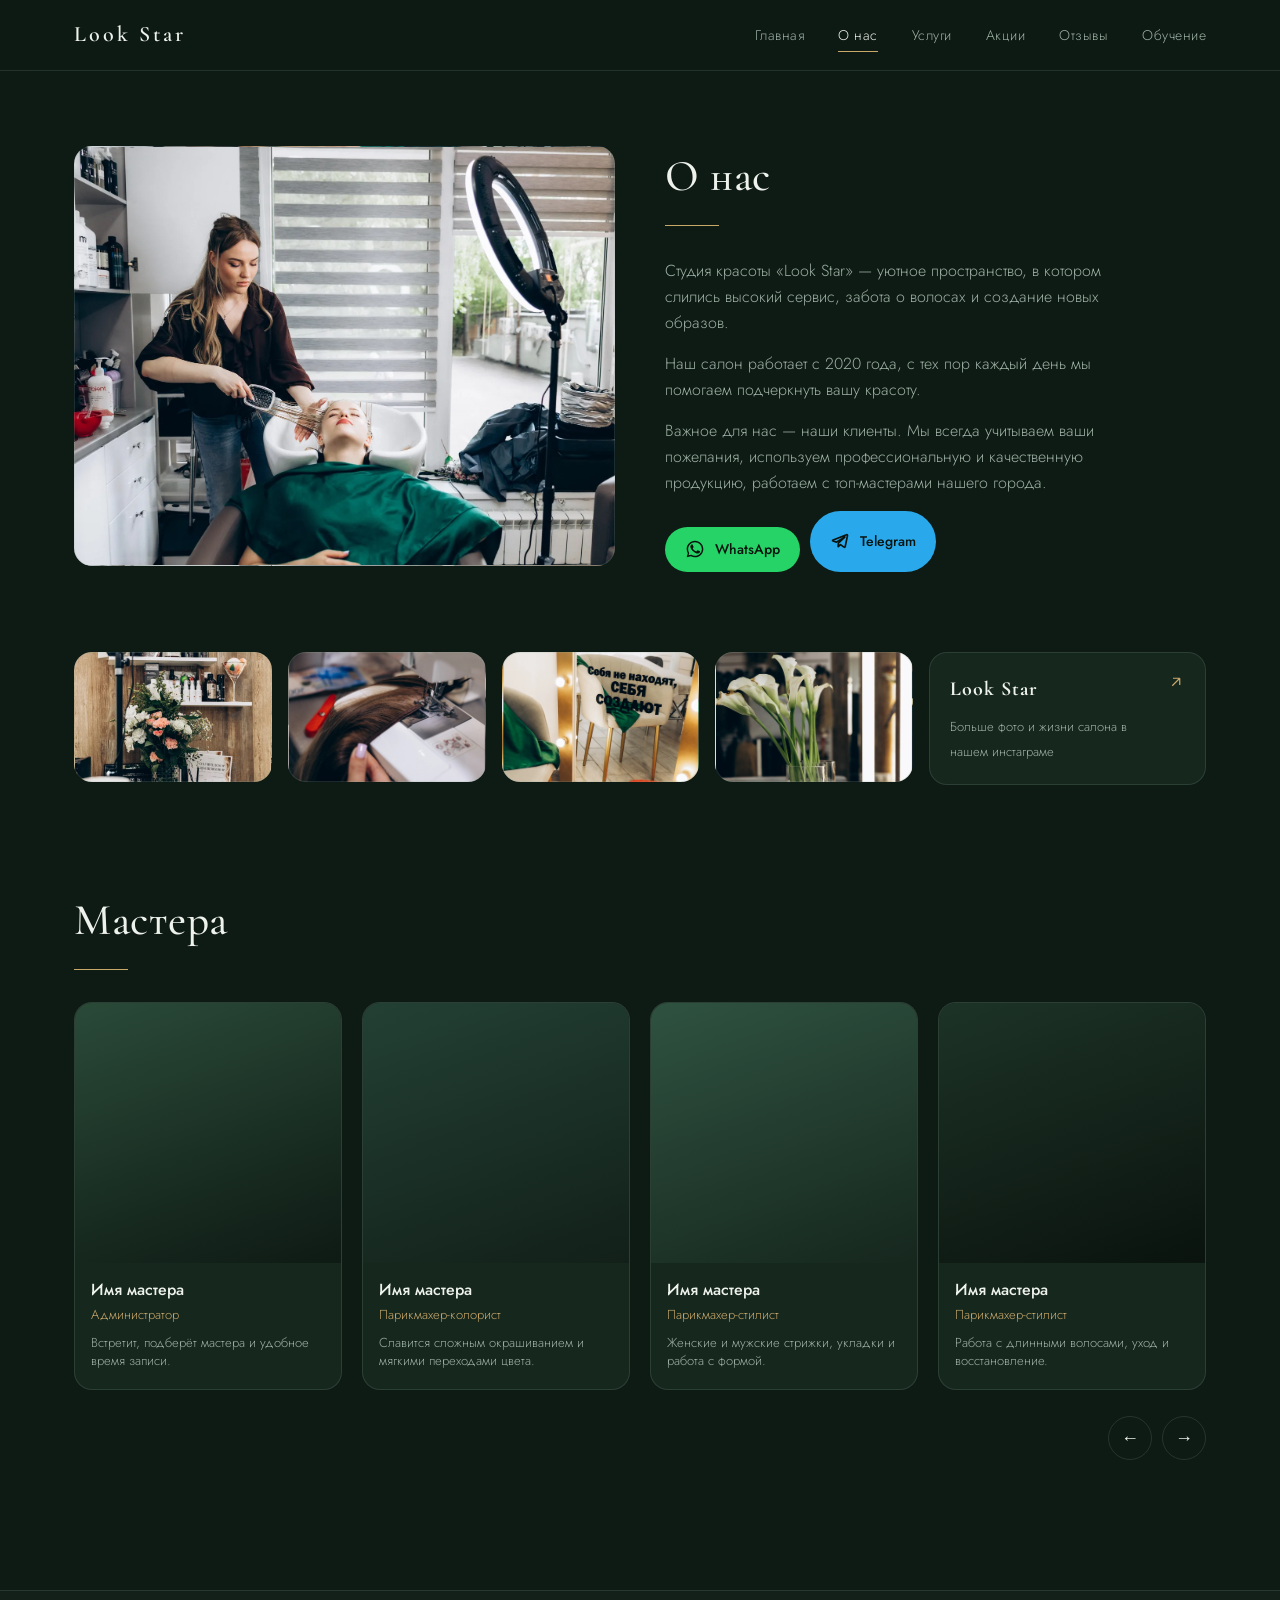
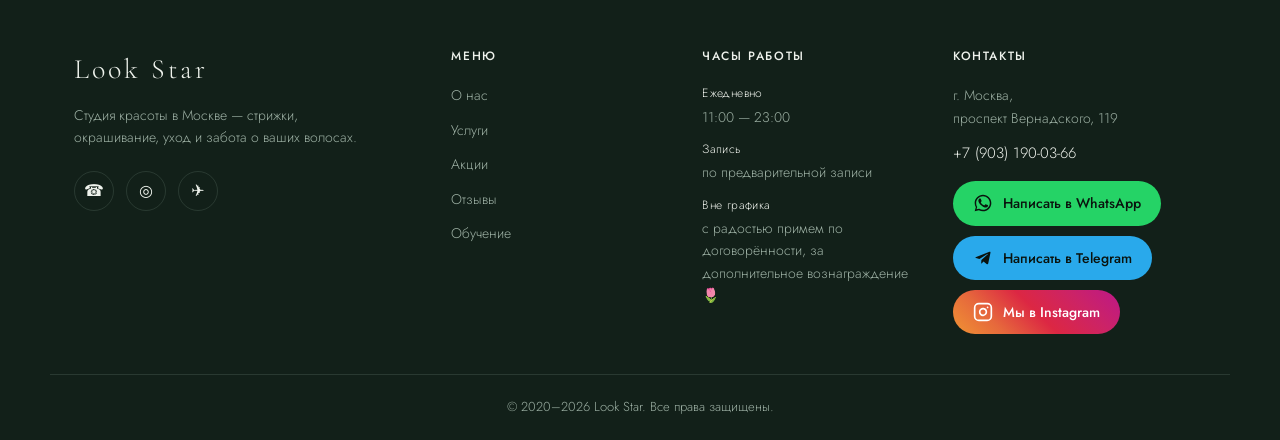
==== about.html @ 2638349f "Фото со съёмки 2026-07-31: 14 слотов (герой, направления, акции, «О нас», «Обучение»), ?v=11 Co-Auth" ====
<!DOCTYPE html>
<html lang="ru">
<head>
  <meta charset="UTF-8" />
  <meta name="viewport" content="width=device-width, initial-scale=1.0" />
  <title>О нас — Look Star</title>
  <meta name="description" content="Студия красоты Look Star в Москве — высокий сервис и уютная атмосфера. Работаем с 2020 года. Наши мастера." />
  <link rel="icon" href="images/favicon.png" />
  <meta property="og:type" content="website" />
  <meta property="og:site_name" content="Look Star" />
  <meta property="og:title" content="О нас — Look Star" />
  <meta property="og:description" content="Студия красоты Look Star в Москве — высокий сервис и уютная атмосфера. Работаем с 2020 года. Наши мастера." />
  <meta property="og:url" content="https://bestedaniil.github.io/salon-site/about.html" />
  <meta property="og:image" content="https://bestedaniil.github.io/salon-site/images/logo-512.png" />
  <meta name="twitter:card" content="summary" />
  <link rel="preconnect" href="https://fonts.googleapis.com" />
  <link rel="preconnect" href="https://fonts.gstatic.com" crossorigin />
  <link href="https://fonts.googleapis.com/css2?family=Cormorant+Garamond:wght@400;500;600&family=Jost:wght@300;400;500;600;700&display=swap" rel="stylesheet" />
  <link rel="stylesheet" href="css/styles.css?v=11" />
</head>
<body>
  <!-- Header -->
  <header class="site-header" id="top">
    <div class="container header-inner">
      <a href="index.html" class="logo">Look&nbsp;Star</a>
      <nav class="nav" id="nav">
        <a href="index.html#top">Главная</a>
        <a href="about.html" class="active">О нас</a>
        <a href="index.html#services">Услуги</a>
        <a href="index.html#offers">Акции</a>
        <a href="index.html#reviews">Отзывы</a>
        <a href="education.html">Обучение</a>
      </nav>
      <button class="burger" id="burger" aria-label="Меню">
        <span></span><span></span><span></span>
      </button>
    </div>
  </header>

  <main>
    <!-- About -->
    <section class="about container">
      <div class="about-photo" style="--img: var(--img-interior)"></div>
      <div class="about-text">
        <h1 class="section-title">О нас</h1>
        <p>Студия красоты «Look Star» — уютное пространство, в котором слились высокий сервис, забота о волосах и создание новых образов.</p>
        <p>Наш салон работает с 2020 года, с тех пор каждый день мы помогаем подчеркнуть вашу красоту.</p>
        <p>Важное для нас — наши клиенты. Мы всегда учитываем ваши пожелания, используем профессиональную и качественную продукцию, работаем с топ-мастерами нашего города.</p>
        <div class="cta-pair">
          <a href="https://wa.me/79031900366" class="btn-wa" target="_blank" rel="noopener" aria-label="Записаться через WhatsApp"><svg viewBox="0 0 24 24" fill="currentColor"><path d="M17.5 14.4c-.3-.15-1.7-.84-1.96-.94-.26-.1-.45-.15-.64.15-.19.29-.74.94-.9 1.13-.17.19-.33.22-.62.07-.29-.15-1.23-.45-2.34-1.44-.87-.77-1.45-1.72-1.62-2.01-.17-.29-.02-.45.13-.6.13-.13.29-.34.44-.51.15-.17.19-.29.29-.48.1-.19.05-.36-.02-.51-.07-.15-.64-1.55-.88-2.12-.23-.56-.47-.48-.64-.49h-.55c-.19 0-.5.07-.76.36-.26.29-1 .98-1 2.38s1.02 2.76 1.17 2.95c.15.19 2.02 3.08 4.9 4.32.68.29 1.22.47 1.63.6.69.22 1.31.19 1.8.11.55-.08 1.7-.69 1.94-1.36.24-.67.24-1.24.17-1.36-.07-.12-.26-.19-.55-.34zM12 2C6.48 2 2 6.48 2 12c0 1.85.5 3.58 1.38 5.06L2 22l5.06-1.33A9.94 9.94 0 0 0 12 22c5.52 0 10-4.48 10-10S17.52 2 12 2zm0 18.2c-1.62 0-3.13-.44-4.43-1.2l-.32-.19-3 .79.8-2.93-.2-.31A8.13 8.13 0 0 1 3.8 12c0-4.52 3.68-8.2 8.2-8.2s8.2 3.68 8.2 8.2-3.68 8.2-8.2 8.2z"/></svg>WhatsApp</a>
          <a href="https://t.me/lookstarstudi0" class="btn-tg" target="_blank" rel="noopener" aria-label="Записаться через Telegram"><svg viewBox="0 0 24 24" fill="none" stroke="currentColor" stroke-width="2" stroke-linecap="round" stroke-linejoin="round" aria-hidden="true"><path d="M9.78 18.65l.28-4.23 7.68-6.92c.34-.31-.07-.46-.52-.19L7.74 13.3 3.64 12c-.88-.25-.89-.86.2-1.3l15.97-6.16c.73-.33 1.43.18 1.15 1.3l-2.72 12.81c-.19.91-.74 1.13-1.5.71L12.6 16.3l-1.99 1.93c-.23.23-.42.42-.83.42z"/></svg>Telegram</a>
        </div>
      </div>
    </section>

    <!-- Gallery + instagram -->
    <section class="gallery container">
      <div class="gallery-thumb" style="--img: var(--img-interior2)"></div>
      <div class="gallery-thumb" style="--img: var(--img-interior3)"></div>
      <div class="gallery-thumb" style="--img: var(--img-interior4)"></div>
      <div class="gallery-thumb" style="--img: var(--img-interior5)"></div>
      <a href="https://www.instagram.com/look.star.studio" class="gallery-insta" target="_blank" rel="noopener">
        <div>
          <strong>Look Star</strong>
          <span>Больше фото и жизни салона в нашем инстаграме</span>
        </div>
        <svg class="arrow" viewBox="0 0 24 24"><path d="M7 17L17 7M17 7H8M17 7V16"/></svg>
      </a>
    </section>

    <!-- Мастера -->
    <section class="team container">
      <h2 class="section-title">Мастера</h2>
      <div class="team-viewport">
        <div class="team-track" id="teamTrack">
          <article class="team-card">
            <div class="team-photo" style="--img: var(--img-master1)"></div>
            <div class="team-info">
              <strong>Имя мастера</strong>
              <span class="role">Администратор</span>
              <p>Встретит, подберёт мастера и удобное время записи.</p>
            </div>
          </article>
          <article class="team-card">
            <div class="team-photo" style="--img: var(--img-master2)"></div>
            <div class="team-info">
              <strong>Имя мастера</strong>
              <span class="role">Парикмахер-колорист</span>
              <p>Славится сложным окрашиванием и мягкими переходами цвета.</p>
            </div>
          </article>
          <article class="team-card">
            <div class="team-photo" style="--img: var(--img-master3)"></div>
            <div class="team-info">
              <strong>Имя мастера</strong>
              <span class="role">Парикмахер-стилист</span>
              <p>Женские и мужские стрижки, укладки и работа с формой.</p>
            </div>
          </article>
          <article class="team-card">
            <div class="team-photo" style="--img: var(--img-master4)"></div>
            <div class="team-info">
              <strong>Имя мастера</strong>
              <span class="role">Парикмахер-стилист</span>
              <p>Работа с длинными волосами, уход и восстановление.</p>
            </div>
          </article>
        </div>
      </div>
      <div class="team-controls">
        <div class="team-dots" id="teamDots"></div>
        <div class="team-arrows">
          <button id="teamPrev" aria-label="Назад">←</button>
          <button id="teamNext" aria-label="Вперёд">→</button>
        </div>
      </div>
    </section>
  </main>

  <!-- Footer -->
  <footer class="site-footer" id="education">
    <div class="container footer-inner">
      <div class="footer-col footer-about">
        <div class="footer-brand">Look Star</div>
        <p class="footer-tagline">Студия красоты в Москве — стрижки, окрашивание, уход и забота о ваших волосах.</p>
        <div class="footer-social">
          <a href="tel:+79031900366" aria-label="Телефон">☎</a>
          <a href="https://www.instagram.com/look.star.studio" target="_blank" rel="noopener" aria-label="Instagram">◎</a>
          <a href="https://t.me/lookstarstudi0" target="_blank" rel="noopener" aria-label="Telegram">✈</a>
        </div>
      </div>
      <div class="footer-col">
        <h4>Меню</h4>
        <nav class="footer-nav">
          <a href="about.html">О нас</a>
          <a href="index.html#services">Услуги</a>
          <a href="index.html#offers">Акции</a>
        <a href="index.html#reviews">Отзывы</a>
          <a href="education.html">Обучение</a>
        </nav>
      </div>
      <div class="footer-col">
        <h4>Часы работы</h4>
        <div class="footer-hours">
          <p><span>Ежедневно</span>11:00 — 23:00</p>
          <p><span>Запись</span>по предварительной записи</p>
          <p><span>Вне графика</span>с радостью примем по договорённости, за дополнительное вознаграждение 🌷</p>
        </div>
      </div>
      <div class="footer-col">
        <h4>Контакты</h4>
        <p class="footer-addr">г. Москва,<br />проспект Вернадского, 119</p>
        <p class="footer-phone"><a href="tel:+79031900366">+7 (903) 190-03-66</a></p>
        <div class="footer-cta">
        <a href="https://wa.me/79031900366" class="btn-wa" target="_blank" rel="noopener" aria-label="Написать в WhatsApp">
          <svg viewBox="0 0 24 24" fill="currentColor"><path d="M17.5 14.4c-.3-.15-1.7-.84-1.96-.94-.26-.1-.45-.15-.64.15-.19.29-.74.94-.9 1.13-.17.19-.33.22-.62.07-.29-.15-1.23-.45-2.34-1.44-.87-.77-1.45-1.72-1.62-2.01-.17-.29-.02-.45.13-.6.13-.13.29-.34.44-.51.15-.17.19-.29.29-.48.1-.19.05-.36-.02-.51-.07-.15-.64-1.55-.88-2.12-.23-.56-.47-.48-.64-.49h-.55c-.19 0-.5.07-.76.36-.26.29-1 .98-1 2.38s1.02 2.76 1.17 2.95c.15.19 2.02 3.08 4.9 4.32.68.29 1.22.47 1.63.6.69.22 1.31.19 1.8.11.55-.08 1.7-.69 1.94-1.36.24-.67.24-1.24.17-1.36-.07-.12-.26-.19-.55-.34zM12 2C6.48 2 2 6.48 2 12c0 1.85.5 3.58 1.38 5.06L2 22l5.06-1.33A9.94 9.94 0 0 0 12 22c5.52 0 10-4.48 10-10S17.52 2 12 2zm0 18.2c-1.62 0-3.13-.44-4.43-1.2l-.32-.19-3 .79.8-2.93-.2-.31A8.13 8.13 0 0 1 3.8 12c0-4.52 3.68-8.2 8.2-8.2s8.2 3.68 8.2 8.2-3.68 8.2-8.2 8.2z"/></svg>
          Написать в WhatsApp
        </a>
        <a href="https://t.me/lookstarstudi0" class="btn-tg" target="_blank" rel="noopener" aria-label="Написать в Telegram">
          <svg viewBox="0 0 24 24" fill="currentColor"><path d="M9.78 18.65l.28-4.23 7.68-6.92c.34-.31-.07-.46-.52-.19L7.74 13.3 3.64 12c-.88-.25-.89-.86.2-1.3l15.97-6.16c.73-.33 1.43.18 1.15 1.3l-2.72 12.81c-.19.91-.74 1.13-1.5.71L12.6 16.3l-1.99 1.93c-.23.23-.42.42-.83.42z"/></svg>
          Написать в Telegram
        </a>
        <a href="https://www.instagram.com/look.star.studio" class="btn-ig" target="_blank" rel="noopener" aria-label="Мы в Instagram">
          <svg viewBox="0 0 24 24" fill="none" stroke="currentColor" stroke-width="2" stroke-linecap="round" stroke-linejoin="round" aria-hidden="true"><rect width="20" height="20" x="2" y="2" rx="5" ry="5"/><path d="M16 11.37A4 4 0 1 1 12.63 8 4 4 0 0 1 16 11.37z"/><line x1="17.5" x2="17.51" y1="6.5" y2="6.5"/></svg>
          Мы в Instagram
        </a>
        </div>
      </div>
    </div>
    <div class="footer-bottom">© 2020–2026 Look Star. Все права защищены.</div>
  </footer>

  <script src="js/main.js"></script>
</body>
</html>
---- css/styles.css ----
/* ===== Look Star — тёмно-зелёная тема ===== */
:root {
  /* Палитра */
  --green-900: #0e1a14;   /* почти чёрно-зелёный фон */
  --green-800: #122019;
  --green-700: #16271e;   /* поверхности */
  --green-600: #1d3327;
  --green-500: #2a4a38;
  --green-400: #3c6450;
  --sage:      #8fae9b;   /* приглушённый шалфей */
  --gold:      #c9a86a;   /* тёплый акцент */
  --cream:     #eef2ec;   /* светлый текст */
  --muted:     #9db0a4;   /* вторичный текст */
  --line:      rgba(143, 174, 155, 0.18);

  /* Фото — images/*.webp; градиенты — ещё не заменённые заглушки */
  --img-hero:      url("../images/hero.webp");
  --img-haircut:   url("../images/haircut.webp");
  --img-color:     url("../images/color.webp");
  --img-styling:   linear-gradient(135deg, #2f5240, #16271e);
  --img-treatment: linear-gradient(135deg, #234034, #0e1a14);
  --img-care:      url("../images/care.webp");
  --img-face:      linear-gradient(135deg, #2a4a38, #0e1a14);
  --img-interior:  url("../images/interior.webp");
  --img-interior2: url("../images/interior2.webp");
  --img-interior3: url("../images/interior3.webp");
  --img-interior4: url("../images/interior4.webp");
  --img-interior5: url("../images/interior5.webp");
  --img-master1:   linear-gradient(160deg, #2a4a38, #0e1a14);
  --img-master2:   linear-gradient(160deg, #234034, #122019);
  --img-master3:   linear-gradient(160deg, #2f5240, #16271e);
  --img-master4:   linear-gradient(160deg, #1d3327, #0a130e);

  /* Фото направлений (по одному на направление) */
  --img-dir-hair:   url("../images/dir-hair.webp");
  --img-dir-nails:  url("../images/dir-nails.webp");
  --img-dir-makeup: url("../images/dir-makeup.webp");
  --img-dir-brows:  url("../images/dir-brows.webp");

  /* Фото «Обучения» (своё, чтобы не зависеть от карточки мастера) */
  --img-edu:        url("../images/edu.webp");

  --radius: 18px;
  --maxw: 1180px;
}

* { box-sizing: border-box; margin: 0; padding: 0; }

html { scroll-behavior: smooth; overflow-x: clip; }

body {
  font-family: 'Jost', system-ui, sans-serif;
  font-weight: 300;
  background: var(--green-900);
  color: var(--cream);
  line-height: 1.6;
  -webkit-font-smoothing: antialiased;
}

.container { max-width: var(--maxw); margin: 0 auto; padding: 0 24px; }

a { color: inherit; text-decoration: none; }

.section-title {
  font-family: 'Cormorant Garamond', serif;
  font-weight: 500;
  font-size: clamp(28px, 4vw, 44px);
  letter-spacing: 0.5px;
  margin-bottom: 32px;
  color: var(--cream);
}
.section-title::after {
  content: "";
  display: block;
  width: 54px;
  height: 1px;
  background: var(--gold);
  margin-top: 14px;
}

/* SVG arrow */
.arrow { width: 18px; height: 18px; flex: none; fill: none; stroke: currentColor; stroke-width: 1.6; }

/* Buttons */
.btn {
  display: inline-flex; align-items: center; justify-content: center;
  padding: 12px 26px; border-radius: 999px;
  font-size: 14px; letter-spacing: 1px; text-transform: uppercase;
  transition: transform .2s ease, background .2s ease, color .2s ease;
  cursor: pointer; border: 1px solid transparent;
}
.btn-dark { background: var(--green-900); color: var(--cream); border-color: var(--green-400); }
.btn-dark:hover { background: var(--gold); color: var(--green-900); border-color: var(--gold); }
.btn-light { background: var(--cream); color: var(--green-900); }
.btn-light:hover { background: var(--gold); color: var(--green-900); }

/* ===== Header ===== */
.site-header {
  position: sticky; top: 0; z-index: 50;
  background: rgba(14, 26, 20, 0.82);
  backdrop-filter: blur(12px);
  border-bottom: 1px solid var(--line);
}
.header-inner { display: flex; align-items: center; justify-content: space-between; height: 70px; }
.logo {
  font-family: 'Cormorant Garamond', serif;
  font-size: 22px; letter-spacing: 3px; font-weight: 600;
  color: var(--cream);
}
.nav { display: flex; gap: 34px; }
.nav a {
  font-size: 14px; letter-spacing: .5px; color: var(--muted);
  position: relative; transition: color .2s ease;
}
.nav a:hover, .nav a.active { color: var(--cream); }
.nav a.active::after {
  content: ""; position: absolute; left: 0; bottom: -6px;
  width: 100%; height: 1px; background: var(--gold);
}
.burger { display: none; background: none; border: 0; width: 30px; height: 22px; position: relative; cursor: pointer; }
.burger span { position: absolute; left: 0; width: 100%; height: 2px; background: var(--cream); transition: .3s; }
.burger span:nth-child(1) { top: 0; }
.burger span:nth-child(2) { top: 10px; }
.burger span:nth-child(3) { top: 20px; }
.burger.open span:nth-child(1) { top: 10px; transform: rotate(45deg); }
.burger.open span:nth-child(2) { opacity: 0; }
.burger.open span:nth-child(3) { top: 10px; transform: rotate(-45deg); }

/* ===== Hero ===== */
.hero {
  display: grid; grid-template-columns: 1fr 1fr; gap: 40px;
  align-items: center; padding: 70px 24px 90px;
}
.hero-title {
  font-family: 'Cormorant Garamond', serif;
  font-weight: 500; font-size: clamp(44px, 7.5vw, 88px);
  line-height: .95; letter-spacing: 2px; white-space: nowrap;
  width: fit-content; color: var(--cream);
}
.hero-title span {
  display: block; color: var(--gold);
  font-family: 'Jost', system-ui, sans-serif;
  font-size: .34em; font-weight: 600;
  white-space: normal; text-align: justify; text-align-last: justify;
  margin-top: 12px;
}
.hero-sub { color: var(--muted); margin: 24px 0 32px; max-width: 420px; }
.hero-cards { display: flex; gap: 16px; }
.mini-card {
  position: relative; flex: 1; max-width: 200px; height: 130px;
  border-radius: var(--radius); overflow: hidden;
  background-image: var(--img); background-size: cover; background-position: center;
  display: flex; align-items: flex-end; padding: 14px;
  border: 1px solid var(--line); transition: transform .25s ease;
}
.mini-card::before {
  content: ""; position: absolute; inset: 0;
  background: linear-gradient(to top, rgba(10,19,14,.7), transparent);
}
.mini-card span, .mini-card .arrow { position: relative; z-index: 1; }
.mini-card span { font-size: 14px; letter-spacing: .5px; }
.mini-card .arrow { position: absolute; top: 14px; right: 14px; color: var(--cream); }
.mini-card:hover { transform: translateY(-4px); }

.hero-photo {
  position: relative; height: 460px; border-radius: var(--radius);
  /* 30% — на узком экране в кадре остаётся мастер слева (hero.webp); сменишь фото — проверь */
  background-image: var(--img); background-size: cover; background-position: 30% center;
  border: 1px solid var(--line);
}
.hero-social {
  position: absolute; top: 18px; left: 18px; display: flex; gap: 10px;
}
.hero-social a {
  width: 38px; height: 38px; border-radius: 50%;
  background: rgba(14,26,20,.55); backdrop-filter: blur(6px);
  display: grid; place-items: center; font-size: 16px; color: var(--cream);
  border: 1px solid var(--line); transition: .2s;
}
.hero-social a:hover { background: var(--gold); color: var(--green-900); }
.hero-book { position: absolute; bottom: 18px; right: 18px; }

/* ===== Why us ===== */
.why { padding: 40px 24px; }
.why-grid { display: grid; grid-template-columns: repeat(3, 1fr); gap: 20px; }
.why-card {
  background: var(--green-700); border: 1px solid var(--line);
  border-radius: var(--radius); padding: 28px;
  transition: border-color .25s ease, transform .25s ease;
}
.why-card:hover { border-color: var(--gold); transform: translateY(-4px); }
.why-card h3 {
  font-family: 'Cormorant Garamond', serif; font-weight: 500;
  font-size: 22px; margin-bottom: 12px;
}
.why-card p { color: var(--muted); font-size: 15px; }

/* ===== Services ===== */
.services { padding: 60px 24px; }
.services-grid {
  display: grid; grid-template-columns: repeat(4, 1fr);
  grid-auto-rows: 180px; gap: 16px;
}
.service-tile {
  position: relative; border-radius: var(--radius); overflow: hidden;
  background-image: var(--img); background-size: cover; background-position: center;
  display: flex; align-items: flex-end; padding: 18px;
  border: 1px solid var(--line); transition: transform .25s ease;
}
.service-tile::before {
  content: ""; position: absolute; inset: 0;
  background: linear-gradient(to top, rgba(10,19,14,.75), transparent 60%);
}
.service-tile span { position: relative; z-index: 1; font-size: 16px; letter-spacing: .5px; }
.service-tile .arrow { position: absolute; top: 18px; right: 18px; z-index: 1; color: var(--cream); }
.service-tile:hover { transform: translateY(-4px); }
.service-tile.s-wide { grid-column: span 2; }

/* ===== Offers ===== */
.offers { padding: 40px 24px 80px; }
.offers-grid { display: grid; grid-template-columns: 1fr 1fr; gap: 20px; }
.offer-card {
  position: relative; min-height: 230px; border-radius: var(--radius); overflow: hidden;
  background-image: var(--img); background-size: cover; background-position: center;
  border: 1px solid var(--line);
}
.offer-card::before {
  content: ""; position: absolute; inset: 0;
  background: linear-gradient(120deg, rgba(10,19,14,.92) 35%, rgba(10,19,14,.45));
}
.offer-body { position: relative; z-index: 1; padding: 30px; height: 100%; display: flex; flex-direction: column; }
.offer-body h3 {
  font-family: 'Cormorant Garamond', serif; font-weight: 500;
  font-size: 30px; color: var(--gold); margin-bottom: 14px;
}
.offer-body ul { list-style: none; color: var(--muted); font-size: 14px; }
.offer-body ul li { position: relative; padding-left: 18px; margin-bottom: 6px; }
.offer-body ul li::before { content: "•"; position: absolute; left: 0; color: var(--gold); }
.offer-body p { color: var(--muted); font-size: 14px; }
.offer-foot { margin-top: auto; padding-top: 20px; display: flex; align-items: center; justify-content: space-between; gap: 16px; }
.discount { font-size: 14px; letter-spacing: .5px; color: var(--cream); }

/* ===== About page ===== */
.about {
  display: grid; grid-template-columns: 1fr 1fr; gap: 50px;
  align-items: center; padding: 70px 24px;
}
.about-photo {
  height: 420px; border-radius: var(--radius);
  background-image: var(--img); background-size: cover; background-position: center;
  border: 1px solid var(--line);
}
.about-text p { color: var(--muted); margin-bottom: 16px; max-width: 460px; }
.about-text .btn { margin-top: 14px; }
.edu-lead { color: var(--cream); font-size: 19px; font-weight: 400; max-width: 460px; }
.cab-lead { color: var(--cream); font-size: 18px; font-weight: 400; max-width: 470px; margin-bottom: 20px; }
.about-text .direction-master { margin-bottom: 6px; }
.cab-cta { margin-top: 22px; }

/* Gallery */
.gallery {
  display: grid; grid-template-columns: repeat(4, 1fr) 1.4fr; gap: 16px;
  padding: 10px 24px 70px;
}
.gallery-thumb {
  height: 130px; border-radius: var(--radius);
  background-image: var(--img); background-size: cover; background-position: center;
  border: 1px solid var(--line);
}
.gallery-insta {
  background: var(--green-700); border: 1px solid var(--line);
  border-radius: var(--radius); padding: 20px;
  display: flex; align-items: flex-start; justify-content: space-between;
  transition: border-color .25s ease;
}
.gallery-insta:hover { border-color: var(--gold); }
.gallery-insta strong { display: block; font-family: 'Cormorant Garamond', serif; font-size: 20px; letter-spacing: 1px; margin-bottom: 8px; }
.gallery-insta span { color: var(--muted); font-size: 13px; }
.gallery-insta .arrow { color: var(--gold); }

/* Team */
.team { padding: 30px 24px 90px; }
.team-viewport { overflow: hidden; }
.team-track { display: flex; gap: 20px; transition: transform .45s ease; }
.team-card {
  flex: 0 0 calc((100% - 60px) / 4);
  border-radius: var(--radius); overflow: hidden;
  border: 1px solid var(--line); background: var(--green-700);
  display: flex; flex-direction: column;
}
.team-photo {
  height: 260px;
  background-image: var(--img); background-size: cover; background-position: center;
}
.team-info { padding: 14px 16px 18px; }
.team-info strong { display: block; font-size: 16px; font-weight: 500; }
.team-info .role { display: block; font-size: 13px; color: var(--gold); margin: 2px 0 8px; }
.team-info p { font-size: 13px; color: var(--muted); line-height: 1.45; }
.team-controls { display: flex; align-items: center; justify-content: space-between; margin-top: 26px; }
.team-dots { display: flex; gap: 8px; }
.team-dots button {
  width: 8px; height: 8px; border-radius: 50%; border: 0; padding: 0;
  background: var(--green-500); cursor: pointer; transition: .2s;
}
.team-dots button.active { background: var(--gold); width: 22px; border-radius: 4px; }
.team-arrows { display: flex; gap: 10px; }
.team-arrows button {
  width: 44px; height: 44px; border-radius: 50%;
  background: transparent; border: 1px solid var(--line); color: var(--cream);
  font-size: 18px; cursor: pointer; transition: .2s;
}
.team-arrows button:hover { background: var(--gold); color: var(--green-900); border-color: var(--gold); }

/* ===== Footer ===== */
.site-footer { background: var(--green-800); border-top: 1px solid var(--line); margin-top: 40px; }
.footer-inner {
  display: grid; grid-template-columns: 1.6fr 1fr 1fr 1.2fr;
  gap: 40px; padding: 56px 24px 40px; align-items: start;
}
.footer-col h4 {
  font-family: 'Jost', sans-serif; font-weight: 500; font-size: 12px;
  letter-spacing: 1.6px; text-transform: uppercase; color: var(--cream); margin-bottom: 18px;
}
.footer-brand { font-family: 'Cormorant Garamond', serif; font-size: 28px; letter-spacing: 3px; color: var(--cream); }
.footer-tagline { color: var(--muted); font-size: 14px; margin: 12px 0 22px; max-width: 300px; }
.footer-nav { display: flex; flex-direction: column; gap: 12px; }
.footer-nav a { color: var(--muted); font-size: 14px; transition: color .2s; }
.footer-nav a:hover { color: var(--cream); }
.footer-hours p { font-size: 14px; color: var(--muted); margin-bottom: 12px; }
.footer-hours span { display: block; color: var(--cream); font-size: 12px; letter-spacing: .4px; margin-bottom: 2px; }
.footer-addr { font-size: 14px; color: var(--muted); margin-bottom: 12px; }
.footer-phone { font-size: 15px; }
.footer-phone a { color: var(--cream); transition: color .2s; }
.footer-phone a:hover { color: var(--gold); }
.footer-social { display: flex; gap: 12px; }
.footer-social a {
  width: 40px; height: 40px; border-radius: 50%; border: 1px solid var(--line);
  display: grid; place-items: center; color: var(--cream); transition: .2s;
}
.footer-social a:hover { background: var(--gold); color: var(--green-900); border-color: var(--gold); }
.btn-wa {
  display: inline-flex; align-items: center; gap: 10px; margin-top: 16px;
  padding: 11px 20px; border-radius: 999px;
  background: #25d366; color: #0a130e; font-size: 14px; font-weight: 500;
  transition: transform .2s ease, background .2s ease;
}
.btn-wa svg { width: 20px; height: 20px; flex: none; }
.btn-wa:hover { background: #2ee06f; transform: translateY(-2px); }
.btn-tg {
  display: inline-flex; align-items: center; gap: 10px;
  padding: 11px 20px; border-radius: 999px;
  background: #29a9eb; color: #0a130e; font-size: 14px; font-weight: 500;
  transition: transform .2s ease, background .2s ease;
}
.btn-tg svg { width: 20px; height: 20px; flex: none; }
.btn-tg:hover { background: #46b8f5; transform: translateY(-2px); }
.btn-ig {
  display: inline-flex; align-items: center; gap: 10px;
  padding: 11px 20px; border-radius: 999px;
  background: linear-gradient(45deg, #f09433, #e6683c 25%, #dc2743 50%, #cc2366 75%, #bc1888);
  color: #fff; font-size: 14px; font-weight: 500;
  transition: transform .2s ease, filter .2s ease;
}
.btn-ig svg { width: 20px; height: 20px; flex: none; }
.btn-ig:hover { filter: brightness(1.08); transform: translateY(-2px); }
.footer-cta { display: flex; flex-direction: column; gap: 10px; align-items: flex-start; margin-top: 16px; }
.footer-cta .btn-wa { margin-top: 0; }

/* Пара кнопок «связаться» вместо записи */
.cta-pair { display: flex; gap: 10px; flex-wrap: wrap; }
.hero-book.cta-pair { justify-content: flex-end; }
.offer-foot { flex-wrap: wrap; }

/* ===== Отзывы (Яндекс.Карты) ===== */
.reviews { padding: 40px 24px 80px; }
.reviews-head { display: flex; align-items: center; gap: 22px; margin-bottom: 34px; flex-wrap: wrap; }
.reviews-rating { font-family: 'Cormorant Garamond', serif; font-size: 58px; font-weight: 600; color: var(--gold); line-height: .9; }
.reviews-stars { color: var(--gold); letter-spacing: 3px; font-size: 18px; }
.reviews-meta { color: var(--muted); font-size: 15px; }
.reviews-meta a { color: var(--cream); border-bottom: 1px solid var(--gold); transition: color .2s ease; }
.reviews-meta a:hover { color: var(--gold); }
.reviews-grid { display: grid; grid-template-columns: repeat(3, 1fr); gap: 20px; align-items: start; }
.review-card { background: var(--green-700); border: 1px solid var(--line); border-radius: var(--radius); padding: 26px; }
.review-stars { color: var(--gold); letter-spacing: 3px; margin-bottom: 14px; }
.review-text { color: var(--cream); font-size: 15px; line-height: 1.6; }
.review-author { margin-top: 16px; font-weight: 500; color: var(--gold); font-size: 15px; }
@media (max-width: 900px) { .reviews-grid { grid-template-columns: 1fr; } }

/* ===== Направления ===== */
.directions { padding: 20px 24px 70px; }
.prices-hint { color: var(--muted); font-size: 15px; margin: -14px 0 34px; max-width: 640px; }
.direction { margin-bottom: 46px; }
.direction:last-child { margin-bottom: 0; }
.direction-head {
  display: grid; grid-template-columns: 320px 1fr; gap: 30px;
  align-items: center; margin-bottom: 22px;
}
.direction-photo {
  height: 230px; border-radius: var(--radius);
  background-image: var(--img); background-size: cover; background-position: center;
  border: 1px solid var(--line);
}
.direction-intro h3 {
  font-family: 'Cormorant Garamond', serif; font-weight: 500;
  font-size: clamp(24px, 3.4vw, 34px); color: var(--gold); letter-spacing: .3px;
}
.direction-intro > p { color: var(--muted); font-size: 15px; margin: 10px 0 18px; max-width: 480px; }
.direction-master { display: flex; flex-direction: column; gap: 10px; align-items: flex-start; }
.dm-label {
  font-family: 'Jost', sans-serif; font-weight: 500; font-size: 12px;
  letter-spacing: 1.6px; text-transform: uppercase; color: var(--muted);
}

/* ===== Аккордеон цен ===== */
.prices { padding: 20px 24px 70px; }
.accordion { display: flex; flex-direction: column; gap: 12px; }
.acc-item {
  background: var(--green-700); border: 1px solid var(--line);
  border-radius: var(--radius); overflow: hidden;
  transition: border-color .25s ease;
}
.acc-item.open { border-color: var(--gold); }
.acc-head {
  width: 100%; display: flex; align-items: center; gap: 16px;
  padding: 20px 24px; background: none; border: 0; cursor: pointer;
  color: var(--cream); text-align: left; font-family: inherit;
}
.acc-title {
  flex: 1; font-family: 'Cormorant Garamond', serif;
  font-size: clamp(19px, 2.6vw, 24px); font-weight: 500; letter-spacing: .3px;
}
.acc-count { color: var(--muted); font-size: 13px; letter-spacing: .3px; white-space: nowrap; }
.acc-chevron { width: 22px; height: 22px; flex: none; color: var(--gold); transition: transform .35s ease; }
.acc-item.open .acc-chevron { transform: rotate(180deg); }
.acc-head:hover .acc-title { color: var(--gold); }

.acc-panel { display: grid; grid-template-rows: 0fr; transition: grid-template-rows .35s ease; }
.acc-item.open .acc-panel { grid-template-rows: 1fr; }
.acc-panel-inner { overflow: hidden; min-height: 0; }

.price-list { list-style: none; padding: 4px 24px 8px; }
.price-list li {
  display: flex; align-items: baseline; gap: 14px;
  padding: 13px 0; border-top: 1px solid var(--line);
}
.price-name { flex: 1; font-size: 15px; color: var(--cream); font-weight: 400; }
.price-name em {
  display: block; font-style: normal; color: var(--muted);
  font-size: 13px; margin-top: 2px; line-height: 1.4;
}
.price-val {
  flex: none; font-size: 15px; font-weight: 500; color: var(--gold);
  letter-spacing: .3px; white-space: nowrap;
}
.acc-note { color: var(--muted); font-size: 14px; padding: 6px 24px 0; max-width: 640px; line-height: 1.6; }

/* Заготовка под мастеров категории */
.cat-masters { padding: 18px 24px 24px; border-top: 1px solid var(--line); margin-top: 6px; }
.cat-masters h4 {
  font-family: 'Jost', sans-serif; font-weight: 500; font-size: 12px;
  letter-spacing: 1.6px; text-transform: uppercase; color: var(--muted); margin-bottom: 14px;
}
.masters-strip { display: flex; flex-wrap: wrap; gap: 12px; }
.master-chip {
  display: flex; align-items: center; gap: 12px;
  padding: 10px 16px 10px 10px; border-radius: 999px;
  border: 1px solid var(--line); background: var(--green-800);
}
.master-chip.is-placeholder { border-style: dashed; opacity: .75; }
.master-ava {
  width: 42px; height: 42px; border-radius: 50%; flex: none;
  background: linear-gradient(160deg, var(--green-500), var(--green-800));
  background-image: var(--img, linear-gradient(160deg, #2a4a38, #0e1a14));
  background-size: cover; background-position: center;
  border: 1px solid var(--line);
}
.master-meta { display: flex; flex-direction: column; line-height: 1.3; }
.master-meta strong { font-size: 14px; font-weight: 500; color: var(--cream); }
.master-meta em { font-style: normal; font-size: 12px; color: var(--muted); }

@media (max-width: 760px) {
  .direction-head { grid-template-columns: 1fr; gap: 16px; }
  .direction-photo { height: 200px; }
}

@media (max-width: 520px) {
  .acc-head { padding: 16px 18px; gap: 10px; }
  .acc-count { display: none; }
  .price-list { padding-left: 18px; padding-right: 18px; }
  .cat-masters { padding-left: 18px; padding-right: 18px; }
  .master-chip { flex: 1 1 100%; }
}
.footer-bottom {
  border-top: 1px solid var(--line); max-width: var(--maxw); margin: 0 auto;
  padding: 22px 24px; color: var(--muted); font-size: 13px; text-align: center;
}

/* ===== Адаптив ===== */
@media (max-width: 900px) {
  .nav {
    position: fixed; top: 70px; right: 0; height: calc(100vh - 70px);
    width: 70%; max-width: 300px; flex-direction: column; gap: 22px;
    background: var(--green-800); padding: 36px 28px;
    transform: translateX(100%); transition: transform .3s ease;
    border-left: 1px solid var(--line);
  }
  .nav.open { transform: translateX(0); }
  .burger { display: block; }

  .hero { grid-template-columns: 1fr; padding: 40px 24px 60px; }
  .hero-photo { height: 380px; order: -1; }
  .why-grid { grid-template-columns: 1fr; }
  .services-grid { grid-template-columns: repeat(2, 1fr); grid-auto-rows: 160px; }
  .service-tile.s-wide { grid-column: span 2; }
  .offers-grid { grid-template-columns: 1fr; }
  .about { grid-template-columns: 1fr; padding: 40px 24px; }
  .about-photo { height: 320px; }
  .gallery { grid-template-columns: repeat(2, 1fr); }
  .gallery-insta { grid-column: span 2; }
  .team-card { flex: 0 0 calc((100% - 20px) / 2); }
  .footer-inner { grid-template-columns: 1fr 1fr; gap: 32px; padding: 44px 24px 32px; }
}

@media (max-width: 520px) {
  .services-grid { grid-template-columns: 1fr; }
  .service-tile.s-wide { grid-column: span 1; }
  .hero-cards { flex-direction: column; }
  .mini-card { max-width: none; }
  /* Карточка здесь — узкая полоска с подписью слева: затемняем слева, иначе на светлом фото не читается */
  .mini-card::before { background: linear-gradient(90deg, rgba(10,19,14,.8), rgba(10,19,14,.35)); }
  .gallery { grid-template-columns: 1fr 1fr; }
  .team-card { flex: 0 0 100%; }
  .footer-inner { grid-template-columns: 1fr; gap: 28px; }
}
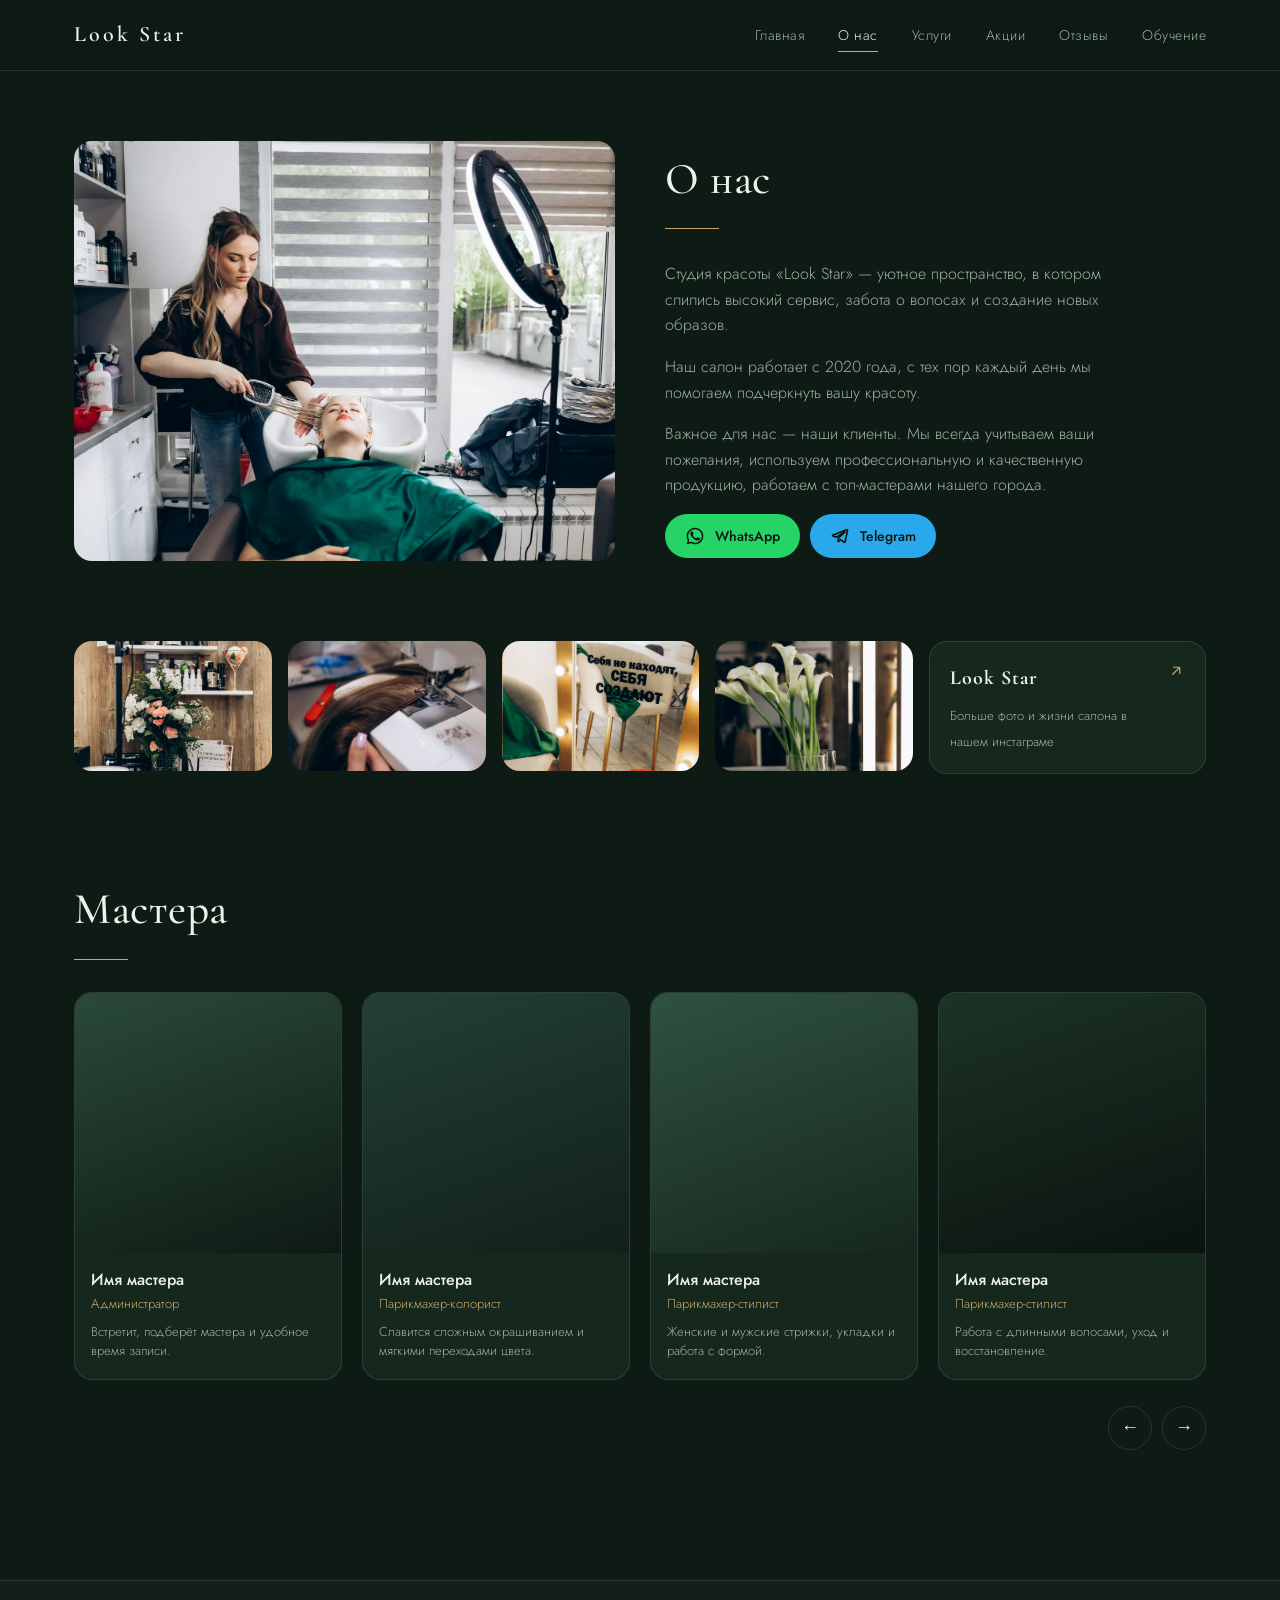
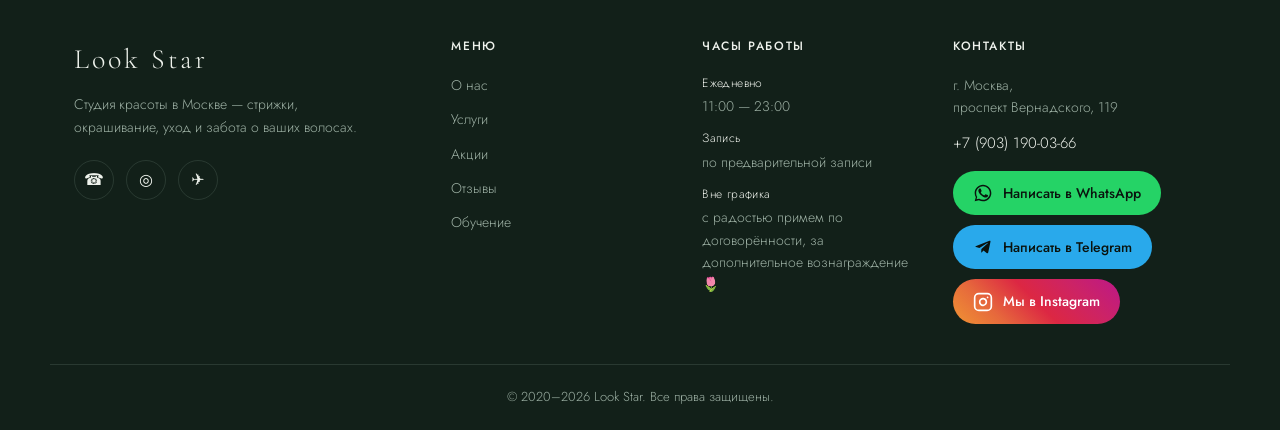
==== commit 88c43465: "Фото без светлой рамки (убран border у фото-блоков), кнопки WhatsApp/Telegram одной высоты, ?v=12 Co" ====
--- a/about.html
+++ b/about.html
@@ -16,7 +16,7 @@
   <link rel="preconnect" href="https://fonts.googleapis.com" />
   <link rel="preconnect" href="https://fonts.gstatic.com" crossorigin />
   <link href="https://fonts.googleapis.com/css2?family=Cormorant+Garamond:wght@400;500;600&family=Jost:wght@300;400;500;600;700&display=swap" rel="stylesheet" />
-  <link rel="stylesheet" href="css/styles.css?v=11" />
+  <link rel="stylesheet" href="css/styles.css?v=12" />
 </head>
 <body>
   <!-- Header -->
--- a/css/styles.css
+++ b/css/styles.css
@@ -151,7 +151,7 @@
   border-radius: var(--radius); overflow: hidden;
   background-image: var(--img); background-size: cover; background-position: center;
   display: flex; align-items: flex-end; padding: 14px;
-  border: 1px solid var(--line); transition: transform .25s ease;
+  transition: transform .25s ease;
 }
 .mini-card::before {
   content: ""; position: absolute; inset: 0;
@@ -166,7 +166,6 @@
   position: relative; height: 460px; border-radius: var(--radius);
   /* 30% — на узком экране в кадре остаётся мастер слева (hero.webp); сменишь фото — проверь */
   background-image: var(--img); background-size: cover; background-position: 30% center;
-  border: 1px solid var(--line);
 }
 .hero-social {
   position: absolute; top: 18px; left: 18px; display: flex; gap: 10px;
@@ -205,7 +204,7 @@
   position: relative; border-radius: var(--radius); overflow: hidden;
   background-image: var(--img); background-size: cover; background-position: center;
   display: flex; align-items: flex-end; padding: 18px;
-  border: 1px solid var(--line); transition: transform .25s ease;
+  transition: transform .25s ease;
 }
 .service-tile::before {
   content: ""; position: absolute; inset: 0;
@@ -222,7 +221,6 @@
 .offer-card {
   position: relative; min-height: 230px; border-radius: var(--radius); overflow: hidden;
   background-image: var(--img); background-size: cover; background-position: center;
-  border: 1px solid var(--line);
 }
 .offer-card::before {
   content: ""; position: absolute; inset: 0;
@@ -248,7 +246,6 @@
 .about-photo {
   height: 420px; border-radius: var(--radius);
   background-image: var(--img); background-size: cover; background-position: center;
-  border: 1px solid var(--line);
 }
 .about-text p { color: var(--muted); margin-bottom: 16px; max-width: 460px; }
 .about-text .btn { margin-top: 14px; }
@@ -265,7 +262,6 @@
 .gallery-thumb {
   height: 130px; border-radius: var(--radius);
   background-image: var(--img); background-size: cover; background-position: center;
-  border: 1px solid var(--line);
 }
 .gallery-insta {
   background: var(--green-700); border: 1px solid var(--line);
@@ -368,6 +364,7 @@
 
 /* Пара кнопок «связаться» вместо записи */
 .cta-pair { display: flex; gap: 10px; flex-wrap: wrap; }
+.cta-pair .btn-wa { margin-top: 0; }  /* отступ .btn-wa нужен только в стопке подвала */
 .hero-book.cta-pair { justify-content: flex-end; }
 .offer-foot { flex-wrap: wrap; }
 
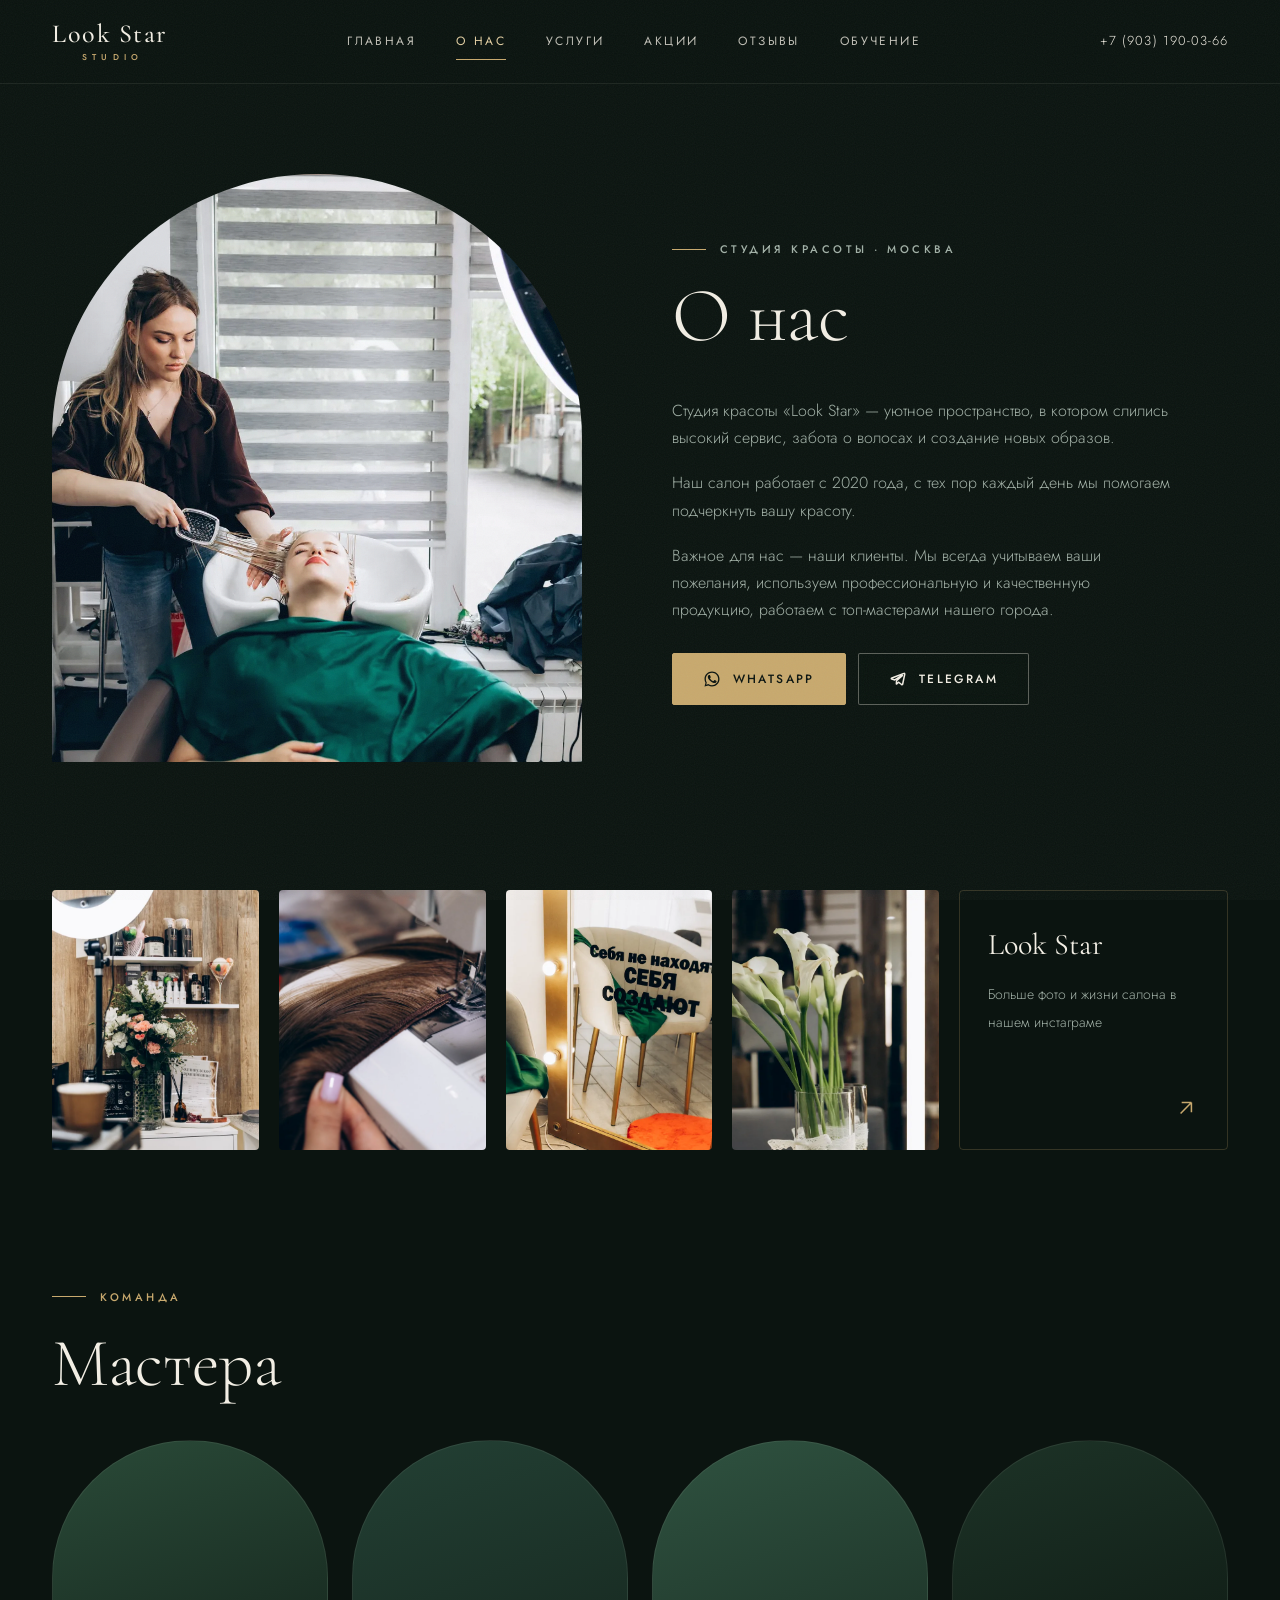
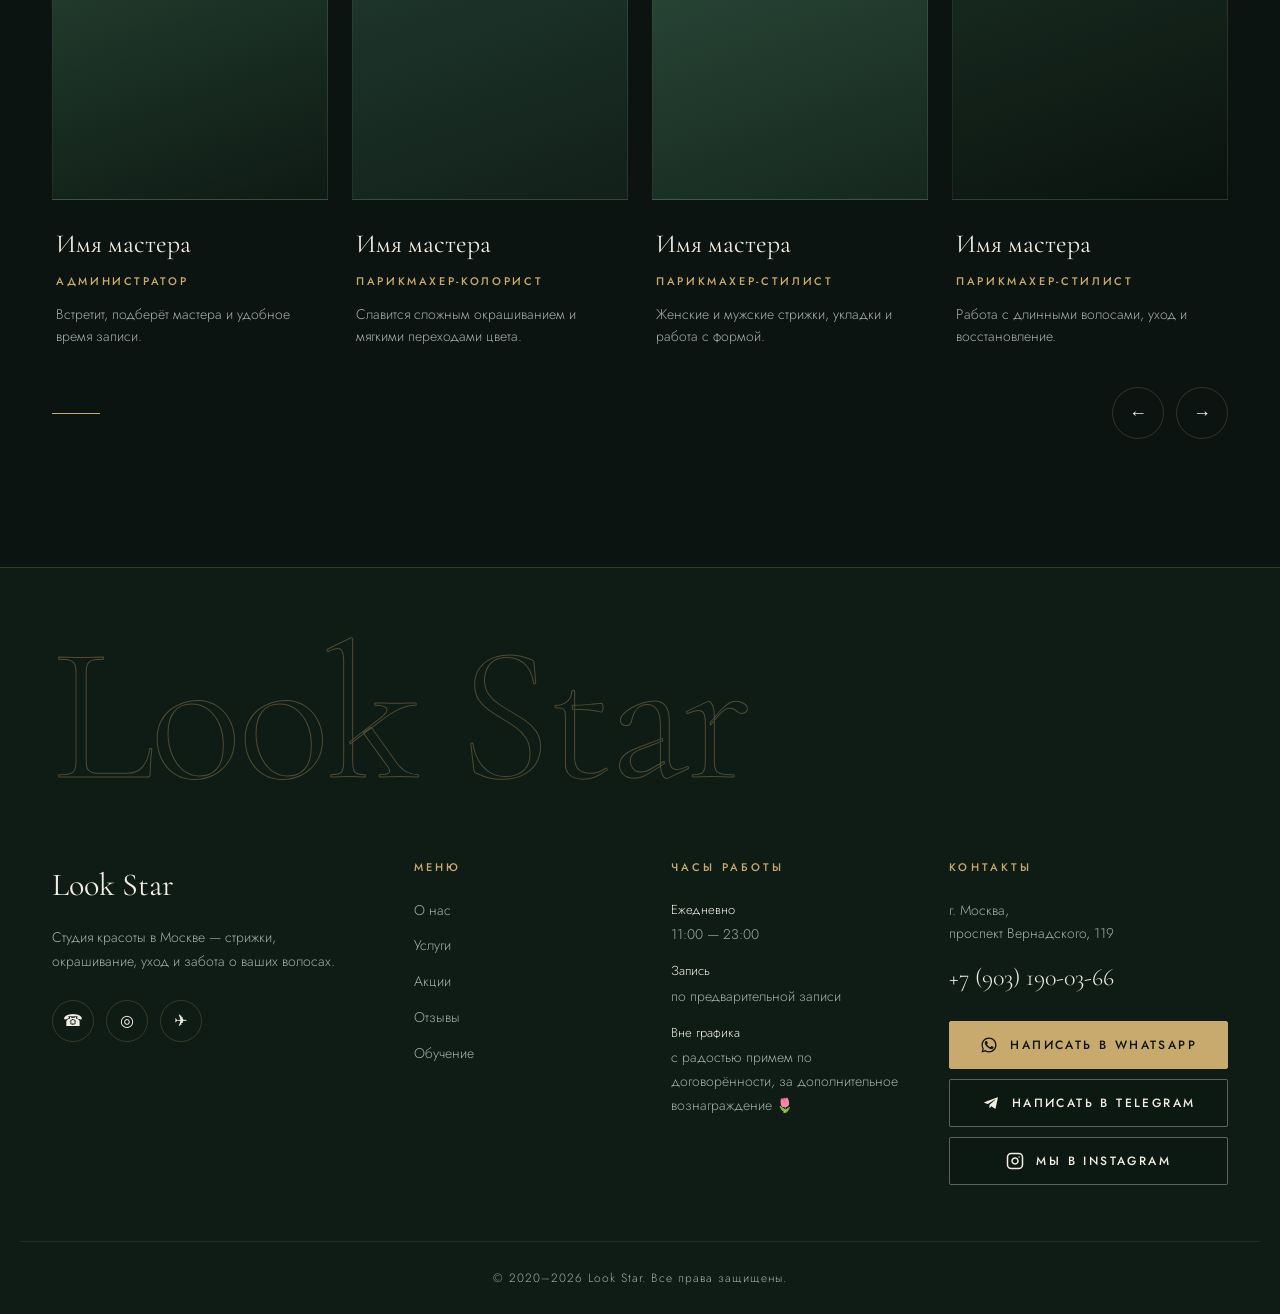
==== commit 61538141: "Премиальная версия: новый дизайн всех 7 страниц, герой на весь экран, атмосфера, фото кабинетов, ?v=" ====
--- a/about.html
+++ b/about.html
@@ -15,23 +15,28 @@
   <meta name="twitter:card" content="summary" />
   <link rel="preconnect" href="https://fonts.googleapis.com" />
   <link rel="preconnect" href="https://fonts.gstatic.com" crossorigin />
-  <link href="https://fonts.googleapis.com/css2?family=Cormorant+Garamond:wght@400;500;600&family=Jost:wght@300;400;500;600;700&display=swap" rel="stylesheet" />
-  <link rel="stylesheet" href="css/styles.css?v=12" />
+  <link href="https://fonts.googleapis.com/css2?family=Cormorant+Garamond:ital,wght@0,300;0,400;0,500;0,600;1,300;1,400&family=Jost:wght@300;400;500;600&display=swap" rel="stylesheet" />
+  <link rel="stylesheet" href="css/styles.css?v=13" />
 </head>
 <body>
   <!-- Header -->
   <header class="site-header" id="top">
     <div class="container header-inner">
-      <a href="index.html" class="logo">Look&nbsp;Star</a>
-      <nav class="nav" id="nav">
+      <a href="index.html" class="logo" aria-label="Look Star — на главную">Look&nbsp;Star<small>STUDIO</small></a>
+      <nav class="nav" id="nav" aria-label="Основное меню">
         <a href="index.html#top">Главная</a>
-        <a href="about.html" class="active">О нас</a>
+        <a href="about.html" aria-current="page">О нас</a>
         <a href="index.html#services">Услуги</a>
         <a href="index.html#offers">Акции</a>
         <a href="index.html#reviews">Отзывы</a>
         <a href="education.html">Обучение</a>
+        <div class="nav-extra">
+          <a href="tel:+79031900366">+7 (903) 190-03-66</a>
+          <span>Москва, проспект Вернадского, 119 · ежедневно 11:00 — 23:00</span>
+        </div>
       </nav>
-      <button class="burger" id="burger" aria-label="Меню">
+      <a href="tel:+79031900366" class="header-phone">+7 (903) 190-03-66</a>
+      <button class="burger" id="burger" aria-label="Меню" aria-expanded="false" aria-controls="nav">
         <span></span><span></span><span></span>
       </button>
     </div>
@@ -42,6 +47,7 @@
     <section class="about container">
       <div class="about-photo" style="--img: var(--img-interior)"></div>
       <div class="about-text">
+        <p class="eyebrow">Студия красоты · Москва</p>
         <h1 class="section-title">О нас</h1>
         <p>Студия красоты «Look Star» — уютное пространство, в котором слились высокий сервис, забота о волосах и создание новых образов.</p>
         <p>Наш салон работает с 2020 года, с тех пор каждый день мы помогаем подчеркнуть вашу красоту.</p>
@@ -70,6 +76,7 @@
 
     <!-- Мастера -->
     <section class="team container">
+      <p class="eyebrow">Команда</p>
       <h2 class="section-title">Мастера</h2>
       <div class="team-viewport">
         <div class="team-track" id="teamTrack">
@@ -119,6 +126,7 @@
 
   <!-- Footer -->
   <footer class="site-footer" id="education">
+    <div class="footer-mark" aria-hidden="true">Look Star</div>
     <div class="container footer-inner">
       <div class="footer-col footer-about">
         <div class="footer-brand">Look Star</div>
@@ -170,6 +178,6 @@
     <div class="footer-bottom">© 2020–2026 Look Star. Все права защищены.</div>
   </footer>
 
-  <script src="js/main.js"></script>
+  <script src="js/main.js?v=13"></script>
 </body>
 </html>
--- a/css/styles.css
+++ b/css/styles.css
@@ -1,20 +1,23 @@
-/* ===== Look Star — тёмно-зелёная тема ===== */
+/* ===== Look Star — премиальная тёмно-зелёная тема ===== */
 :root {
-  /* Палитра */
-  --green-900: #0e1a14;   /* почти чёрно-зелёный фон */
-  --green-800: #122019;
-  --green-700: #16271e;   /* поверхности */
-  --green-600: #1d3327;
+  /* Палитра: глубокий зелёный, шампань-золото, слоновая кость */
+  --green-900: #0b1410;   /* фон */
+  --green-800: #0f1b15;   /* фон второго уровня */
+  --green-700: #13231b;   /* поверхности */
+  --green-600: #1a2e24;
   --green-500: #2a4a38;
   --green-400: #3c6450;
-  --sage:      #8fae9b;   /* приглушённый шалфей */
-  --gold:      #c9a86a;   /* тёплый акцент */
-  --cream:     #eef2ec;   /* светлый текст */
-  --muted:     #9db0a4;   /* вторичный текст */
-  --line:      rgba(143, 174, 155, 0.18);
+  --sage:      #8fae9b;
+  --gold:      #c8a96e;   /* акцент */
+  --gold-soft: #e3cfa3;   /* шампань — для крупных надписей */
+  --cream:     #f2eee4;   /* основной текст */
+  --muted:     #a2b1a7;   /* вторичный текст */
+  --line:      rgba(200, 169, 110, 0.22);   /* тонкие золотые линии */
+  --line-soft: rgba(242, 238, 228, 0.08);
 
   /* Фото — images/*.webp; градиенты — ещё не заменённые заглушки */
   --img-hero:      url("../images/hero.webp");
+  --img-hero-wide: url("../images/hero-wide.webp");
   --img-haircut:   url("../images/haircut.webp");
   --img-color:     url("../images/color.webp");
   --img-styling:   linear-gradient(135deg, #2f5240, #16271e);
@@ -40,8 +43,30 @@
   /* Фото «Обучения» (своё, чтобы не зависеть от карточки мастера) */
   --img-edu:        url("../images/edu.webp");
 
-  --radius: 18px;
-  --maxw: 1180px;
+  /* Мозаика «Атмосфера студии» на главной */
+  --img-mood-1: url("../images/mood-1.webp");
+  --img-mood-2: url("../images/mood-2.webp");
+  --img-mood-3: url("../images/mood-3.webp");
+  --img-mood-4: url("../images/mood-4.webp");
+
+  /* Полосы «В кабинете» на страницах направлений */
+  --img-hair-1:   url("../images/hair-1.webp");
+  --img-hair-2:   url("../images/hair-2.webp");
+  --img-hair-3:   url("../images/hair-3.webp");
+  --img-makeup-1: url("../images/makeup-1.webp");
+  --img-makeup-2: url("../images/makeup-2.webp");
+  --img-makeup-3: url("../images/makeup-3.webp");
+  --img-brows-1:  url("../images/brows-1.webp");
+  --img-brows-2:  url("../images/brows-2.webp");
+  --img-brows-3:  url("../images/brows-3.webp");
+
+  --serif: 'Cormorant Garamond', 'Times New Roman', serif;
+  --sans:  'Jost', system-ui, sans-serif;
+  --radius: 4px;
+  --maxw: 1240px;
+  --header-h: 84px;
+  --section-y: clamp(84px, 10vw, 140px);
+  --ease: cubic-bezier(.22, .61, .36, 1);
 }
 
 * { box-sizing: border-box; margin: 0; padding: 0; }
@@ -49,483 +74,587 @@
 html { scroll-behavior: smooth; overflow-x: clip; }
 
 body {
-  font-family: 'Jost', system-ui, sans-serif;
+  font-family: var(--sans);
   font-weight: 300;
+  font-size: 16px;
   background: var(--green-900);
   color: var(--cream);
-  line-height: 1.6;
+  line-height: 1.7;
   -webkit-font-smoothing: antialiased;
-}
-
-.container { max-width: var(--maxw); margin: 0 auto; padding: 0 24px; }
+  text-rendering: optimizeLegibility;
+}
+/* Едва заметное «зерно» плёнки поверх всего — убирает пластиковую плоскость цвета */
+body::after {
+  content: ""; position: fixed; inset: 0; z-index: 100; pointer-events: none; opacity: .05;
+  background-image: url("data:image/svg+xml,%3Csvg xmlns='http://www.w3.org/2000/svg' width='160' height='160'%3E%3Cfilter id='n'%3E%3CfeTurbulence type='fractalNoise' baseFrequency='.9' numOctaves='2' stitchTiles='stitch'/%3E%3C/filter%3E%3Crect width='100%25' height='100%25' filter='url(%23n)'/%3E%3C/svg%3E");
+}
+body.menu-open { overflow: hidden; }
+
+::selection { background: var(--gold); color: var(--green-900); }
+
+.container { max-width: var(--maxw); margin: 0 auto; padding: 0 32px; }
 
 a { color: inherit; text-decoration: none; }
+:focus-visible { outline: 1px solid var(--gold); outline-offset: 4px; }
+
+/* Подпись над заголовком: «— 01 · Направления» */
+.eyebrow {
+  display: inline-flex; align-items: center; gap: 14px;
+  font-family: var(--sans); font-weight: 500; font-size: 11px;
+  letter-spacing: .32em; text-transform: uppercase; color: var(--gold);
+  margin-bottom: 22px;
+}
+.eyebrow::before { content: ""; width: 34px; height: 1px; background: var(--gold); }
 
 .section-title {
-  font-family: 'Cormorant Garamond', serif;
-  font-weight: 500;
-  font-size: clamp(28px, 4vw, 44px);
-  letter-spacing: 0.5px;
-  margin-bottom: 32px;
+  font-family: var(--serif);
+  font-weight: 300;
+  font-size: clamp(38px, 5.4vw, 68px);
+  line-height: 1.05;
+  letter-spacing: -.005em;
+  margin-bottom: 40px;
   color: var(--cream);
 }
-.section-title::after {
-  content: "";
-  display: block;
-  width: 54px;
-  height: 1px;
-  background: var(--gold);
-  margin-top: 14px;
-}
+.section-title em { font-style: italic; color: var(--gold-soft); }
+
+.section-head { display: flex; align-items: flex-end; justify-content: space-between; gap: 40px; margin-bottom: 56px; }
+.section-head .section-title { margin-bottom: 0; }
+.section-head p { color: var(--muted); max-width: 380px; font-size: 15px; }
 
 /* SVG arrow */
-.arrow { width: 18px; height: 18px; flex: none; fill: none; stroke: currentColor; stroke-width: 1.6; }
-
-/* Buttons */
-.btn {
-  display: inline-flex; align-items: center; justify-content: center;
-  padding: 12px 26px; border-radius: 999px;
-  font-size: 14px; letter-spacing: 1px; text-transform: uppercase;
-  transition: transform .2s ease, background .2s ease, color .2s ease;
-  cursor: pointer; border: 1px solid transparent;
-}
-.btn-dark { background: var(--green-900); color: var(--cream); border-color: var(--green-400); }
+.arrow { width: 18px; height: 18px; flex: none; fill: none; stroke: currentColor; stroke-width: 1.4; }
+
+/* ===== Кнопки ===== */
+.btn, .btn-wa, .btn-tg, .btn-ig {
+  display: inline-flex; align-items: center; justify-content: center; gap: 12px;
+  min-height: 52px; padding: 0 30px; border-radius: 2px;
+  font-family: var(--sans); font-size: 12px; font-weight: 500;
+  letter-spacing: .2em; text-transform: uppercase; white-space: nowrap;
+  border: 1px solid transparent; cursor: pointer;
+  transition: background .35s var(--ease), color .35s var(--ease), border-color .35s var(--ease), transform .35s var(--ease);
+}
+.btn-wa svg, .btn-tg svg, .btn-ig svg { width: 18px; height: 18px; flex: none; }
+.btn-dark { background: transparent; color: var(--cream); border-color: var(--line); }
 .btn-dark:hover { background: var(--gold); color: var(--green-900); border-color: var(--gold); }
 .btn-light { background: var(--cream); color: var(--green-900); }
-.btn-light:hover { background: var(--gold); color: var(--green-900); }
-
-/* ===== Header ===== */
+.btn-light:hover { background: var(--gold); }
+/* WhatsApp — главная кнопка записи (шампань), Telegram и Instagram — контурные */
+.btn-wa { background: var(--gold); color: var(--green-900); border-color: var(--gold); }
+.btn-wa:hover { background: var(--gold-soft); border-color: var(--gold-soft); transform: translateY(-2px); }
+.btn-tg, .btn-ig { background: rgba(11, 20, 16, .35); color: var(--cream); border-color: rgba(242, 238, 228, .35); backdrop-filter: blur(6px); }
+.btn-tg:hover, .btn-ig:hover { border-color: var(--gold); color: var(--gold-soft); transform: translateY(-2px); }
+
+/* Пара кнопок «связаться» вместо записи */
+.cta-pair { display: flex; gap: 12px; flex-wrap: wrap; }
+
+/* ===== Шапка ===== */
 .site-header {
-  position: sticky; top: 0; z-index: 50;
-  background: rgba(14, 26, 20, 0.82);
-  backdrop-filter: blur(12px);
-  border-bottom: 1px solid var(--line);
-}
-.header-inner { display: flex; align-items: center; justify-content: space-between; height: 70px; }
+  position: sticky; top: 0; z-index: 60; height: var(--header-h);
+  background: rgba(11, 20, 16, .86);
+  backdrop-filter: blur(14px); -webkit-backdrop-filter: blur(14px);
+  border-bottom: 1px solid var(--line-soft);
+  transition: background .4s var(--ease), border-color .4s var(--ease), height .4s var(--ease);
+}
+/* На главной шапка лежит поверх полноэкранного героя и темнеет при прокрутке */
+.home .site-header { position: fixed; left: 0; right: 0; background: transparent; border-color: transparent; backdrop-filter: none; -webkit-backdrop-filter: none; }
+.home .site-header.scrolled, .site-header.scrolled { background: rgba(11, 20, 16, .9); border-color: var(--line-soft); backdrop-filter: blur(14px); -webkit-backdrop-filter: blur(14px); }
+.header-inner { display: flex; align-items: center; justify-content: space-between; gap: 32px; height: 100%; }
 .logo {
-  font-family: 'Cormorant Garamond', serif;
-  font-size: 22px; letter-spacing: 3px; font-weight: 600;
+  display: inline-flex; flex-direction: column; align-items: center; line-height: 1;
+  font-family: var(--serif); font-size: 26px; font-weight: 500; letter-spacing: .06em;
   color: var(--cream);
 }
-.nav { display: flex; gap: 34px; }
+.logo small {
+  font-family: var(--sans); font-size: 8.5px; font-weight: 500; letter-spacing: .62em;
+  color: var(--gold); margin-top: 6px; padding-left: .62em;
+}
+.nav { display: flex; align-items: center; gap: 40px; }
 .nav a {
-  font-size: 14px; letter-spacing: .5px; color: var(--muted);
-  position: relative; transition: color .2s ease;
-}
-.nav a:hover, .nav a.active { color: var(--cream); }
-.nav a.active::after {
-  content: ""; position: absolute; left: 0; bottom: -6px;
-  width: 100%; height: 1px; background: var(--gold);
-}
-.burger { display: none; background: none; border: 0; width: 30px; height: 22px; position: relative; cursor: pointer; }
-.burger span { position: absolute; left: 0; width: 100%; height: 2px; background: var(--cream); transition: .3s; }
+  position: relative; font-size: 12px; font-weight: 400; letter-spacing: .2em; text-transform: uppercase;
+  color: var(--cream); opacity: .78; transition: opacity .3s, color .3s;
+}
+.nav a::after {
+  content: ""; position: absolute; left: 0; bottom: -8px; width: 100%; height: 1px;
+  background: var(--gold); transform: scaleX(0); transform-origin: right; transition: transform .45s var(--ease);
+}
+.nav a:hover, .nav a[aria-current="page"] { opacity: 1; color: var(--gold-soft); }
+.nav a:hover::after, .nav a[aria-current="page"]::after { transform: scaleX(1); transform-origin: left; }
+.header-phone { font-size: 13px; letter-spacing: .08em; color: var(--cream); white-space: nowrap; transition: color .3s; }
+.header-phone:hover { color: var(--gold); }
+.nav-extra { display: none; }
+
+.burger { display: none; background: none; border: 0; width: 34px; height: 18px; position: relative; cursor: pointer; z-index: 70; }
+.burger span { position: absolute; left: 0; width: 100%; height: 1px; background: var(--cream); transition: .4s var(--ease); }
 .burger span:nth-child(1) { top: 0; }
-.burger span:nth-child(2) { top: 10px; }
-.burger span:nth-child(3) { top: 20px; }
-.burger.open span:nth-child(1) { top: 10px; transform: rotate(45deg); }
+.burger span:nth-child(2) { top: 8px; width: 70%; left: 30%; }
+.burger span:nth-child(3) { top: 16px; }
+.burger.open span:nth-child(1) { top: 8px; transform: rotate(45deg); }
 .burger.open span:nth-child(2) { opacity: 0; }
-.burger.open span:nth-child(3) { top: 10px; transform: rotate(-45deg); }
-
-/* ===== Hero ===== */
+.burger.open span:nth-child(3) { top: 8px; transform: rotate(-45deg); }
+
+/* ===== Герой (главная) ===== */
 .hero {
-  display: grid; grid-template-columns: 1fr 1fr; gap: 40px;
-  align-items: center; padding: 70px 24px 90px;
-}
+  position: relative; min-height: 100vh; min-height: 100svh;
+  display: flex; align-items: flex-end; overflow: hidden; isolation: isolate;
+  padding: calc(var(--header-h) + 60px) 0 clamp(56px, 8vh, 96px);
+}
+.hero-bg {
+  position: absolute; inset: 0; z-index: -2;
+  background-image: var(--img); background-size: cover; background-position: 62% 30%;
+  transform: scale(1.06); animation: hero-in 2.4s var(--ease) forwards;
+}
+.hero::before {
+  content: ""; position: absolute; inset: 0; z-index: -1;
+  background:
+    linear-gradient(90deg, rgba(11,20,16,.94) 0%, rgba(11,20,16,.72) 38%, rgba(11,20,16,.2) 70%, rgba(11,20,16,.35) 100%),
+    linear-gradient(0deg, rgba(11,20,16,.95) 0%, rgba(11,20,16,0) 40%);
+}
+@keyframes hero-in { to { transform: scale(1); } }
+.hero-inner { width: 100%; display: grid; grid-template-columns: 1fr auto; align-items: end; gap: 48px; }
 .hero-title {
-  font-family: 'Cormorant Garamond', serif;
-  font-weight: 500; font-size: clamp(44px, 7.5vw, 88px);
-  line-height: .95; letter-spacing: 2px; white-space: nowrap;
-  width: fit-content; color: var(--cream);
+  font-family: var(--serif); font-weight: 300;
+  font-size: clamp(64px, 11vw, 168px); line-height: .9; letter-spacing: -.01em;
+  white-space: nowrap; width: fit-content; color: var(--cream);
 }
 .hero-title span {
   display: block; color: var(--gold);
-  font-family: 'Jost', system-ui, sans-serif;
-  font-size: .34em; font-weight: 600;
+  font-family: var(--sans); font-size: .17em; font-weight: 500;
   white-space: normal; text-align: justify; text-align-last: justify;
-  margin-top: 12px;
-}
-.hero-sub { color: var(--muted); margin: 24px 0 32px; max-width: 420px; }
-.hero-cards { display: flex; gap: 16px; }
+  margin-top: .55em; letter-spacing: 0;
+}
+.hero-sub { color: var(--cream); opacity: .82; margin: 34px 0 40px; max-width: 440px; font-size: 17px; line-height: 1.75; }
+.hero-cards { display: flex; flex-direction: column; gap: 14px; }
 .mini-card {
-  position: relative; flex: 1; max-width: 200px; height: 130px;
-  border-radius: var(--radius); overflow: hidden;
-  background-image: var(--img); background-size: cover; background-position: center;
-  display: flex; align-items: flex-end; padding: 14px;
-  transition: transform .25s ease;
+  position: relative; width: 240px; height: 150px; overflow: hidden; border-radius: var(--radius);
+  display: flex; align-items: flex-end; padding: 16px 18px;
+  border: 1px solid rgba(242, 238, 228, .14);
+}
+.mini-card::after {
+  content: ""; position: absolute; inset: 0; z-index: 0;
+  background-image: var(--img); background-size: cover; background-position: center;
+  transition: transform 1.2s var(--ease);
 }
 .mini-card::before {
+  content: ""; position: absolute; inset: 0; z-index: 1;
+  background: linear-gradient(to top, rgba(11,20,16,.85), rgba(11,20,16,.1) 70%);
+}
+.mini-card span, .mini-card .arrow { position: relative; z-index: 2; }
+.mini-card span { font-family: var(--serif); font-size: 22px; font-weight: 400; }
+.mini-card .arrow { position: absolute; top: 16px; right: 16px; color: var(--gold); }
+.mini-card:hover::after { transform: scale(1.08); }
+.hero-social { position: absolute; right: 32px; top: calc(var(--header-h) + 32px); display: flex; flex-direction: column; gap: 12px; }
+.hero-social a {
+  width: 42px; height: 42px; border-radius: 50%; display: grid; place-items: center;
+  font-size: 15px; color: var(--cream); border: 1px solid rgba(242,238,228,.25);
+  background: rgba(11,20,16,.3); backdrop-filter: blur(6px); transition: .3s var(--ease);
+}
+.hero-social a:hover { background: var(--gold); border-color: var(--gold); color: var(--green-900); }
+.scroll-cue {
+  position: absolute; left: 50%; bottom: 26px; transform: translateX(-50%);
+  display: flex; flex-direction: column; align-items: center; gap: 10px;
+  font-size: 10px; letter-spacing: .32em; text-transform: uppercase; color: var(--muted);
+}
+.scroll-cue::after { content: ""; width: 1px; height: 46px; background: linear-gradient(var(--gold), transparent); animation: cue 2.4s var(--ease) infinite; transform-origin: top; }
+@keyframes cue { 0% { transform: scaleY(0); } 50% { transform: scaleY(1); } 100% { transform: scaleY(1); opacity: 0; } }
+
+/* ===== Бегущая строка услуг ===== */
+.marquee { border-top: 1px solid var(--line); border-bottom: 1px solid var(--line); overflow: hidden; padding: 26px 0; }
+.marquee-track { display: flex; width: max-content; animation: marquee 48s linear infinite; }
+.marquee-track span {
+  font-family: var(--serif); font-style: italic; font-weight: 300; font-size: clamp(26px, 3vw, 40px);
+  color: var(--cream); white-space: nowrap; padding: 0 28px; display: inline-flex; align-items: center; gap: 56px;
+}
+.marquee-track span::after { content: "✦"; font-style: normal; font-size: .45em; color: var(--gold); }
+@keyframes marquee { to { transform: translateX(-50%); } }
+
+/* ===== Почему мы ===== */
+.why { padding: var(--section-y) 32px; }
+.why-grid { display: grid; grid-template-columns: repeat(3, 1fr); gap: 0; border-top: 1px solid var(--line); counter-reset: why; }
+.why-card {
+  position: relative; padding: 44px 40px 8px 0; counter-increment: why;
+  transition: transform .5s var(--ease);
+}
+.why-card + .why-card { padding-left: 40px; border-left: 1px solid var(--line); }
+.why-card::before {
+  content: counter(why, decimal-leading-zero); display: block;
+  font-family: var(--serif); font-style: italic; font-size: 20px; color: var(--gold); margin-bottom: 28px;
+}
+.why-card h3 { font-family: var(--serif); font-weight: 400; font-size: 30px; line-height: 1.15; margin-bottom: 16px; }
+.why-card p { color: var(--muted); font-size: 15px; }
+
+/* ===== Направления ===== */
+.services { padding: var(--section-y) 32px; }
+.prices-hint { color: var(--muted); font-size: 15px; margin: -16px 0 48px; max-width: 560px; }
+.services-grid { display: grid; grid-template-columns: repeat(2, 1fr); grid-auto-rows: clamp(320px, 34vw, 460px); gap: 24px; counter-reset: dir; }
+.service-tile {
+  position: relative; overflow: hidden; border-radius: var(--radius); isolation: isolate;
+  display: flex; flex-direction: column; justify-content: flex-end; padding: 34px;
+  counter-increment: dir;
+}
+.service-tile::after {
+  content: ""; position: absolute; inset: 0; z-index: -2;
+  background-image: var(--img); background-size: cover; background-position: center;
+  transition: transform 1.4s var(--ease);
+}
+.service-tile::before {
+  content: counter(dir, decimal-leading-zero); position: absolute; inset: 0; z-index: -1;
+  padding: 30px 34px; font-family: var(--serif); font-style: italic; font-size: 20px; color: var(--gold-soft);
+  background: linear-gradient(to top, rgba(11,20,16,.9) 0%, rgba(11,20,16,.25) 55%, rgba(11,20,16,.1) 100%);
+}
+.service-tile span { font-family: var(--serif); font-size: clamp(28px, 3vw, 40px); font-weight: 400; line-height: 1.1; max-width: 80%; }
+.service-tile .arrow {
+  position: absolute; right: 30px; bottom: 34px; width: 46px; height: 46px; padding: 13px;
+  border: 1px solid rgba(242,238,228,.35); border-radius: 50%; color: var(--cream);
+  transition: background .4s var(--ease), border-color .4s, color .4s, transform .4s var(--ease);
+}
+.service-tile:hover::after { transform: scale(1.06); }
+.service-tile:hover .arrow { background: var(--gold); border-color: var(--gold); color: var(--green-900); transform: rotate(45deg); }
+
+/* ===== Акции ===== */
+.offers { padding: var(--section-y) 32px; }
+.offers-grid { display: grid; grid-template-columns: 1fr 1fr; gap: 24px; }
+.offer-card {
+  position: relative; min-height: 460px; border-radius: var(--radius); overflow: hidden; isolation: isolate;
+  border: 1px solid var(--line-soft);
+}
+.offer-card::after {
+  content: ""; position: absolute; inset: 0; z-index: -2;
+  background-image: var(--img); background-size: cover; background-position: center;
+  transition: transform 1.4s var(--ease);
+}
+.offer-card::before {
+  content: ""; position: absolute; inset: 0; z-index: -1;
+  background: linear-gradient(180deg, rgba(11,20,16,.55) 0%, rgba(11,20,16,.78) 45%, rgba(11,20,16,.96) 100%);
+}
+.offer-card:hover::after { transform: scale(1.05); }
+.offer-body { position: relative; padding: 44px; height: 100%; min-height: inherit; display: flex; flex-direction: column; }
+.offer-body::before {
+  content: "Специальное предложение"; font-size: 11px; font-weight: 500; letter-spacing: .32em; text-transform: uppercase;
+  color: var(--gold); margin-bottom: 18px;
+}
+.offer-body h3 { font-family: var(--serif); font-weight: 300; font-size: clamp(34px, 3.4vw, 48px); line-height: 1.05; color: var(--cream); margin-bottom: 22px; }
+.offer-body ul { list-style: none; color: var(--cream); opacity: .85; font-size: 15px; }
+.offer-body ul li { position: relative; padding-left: 26px; margin-bottom: 10px; }
+.offer-body ul li::before { content: ""; position: absolute; left: 0; top: .8em; width: 12px; height: 1px; background: var(--gold); }
+.offer-body p { color: var(--cream); opacity: .85; font-size: 15px; max-width: 420px; }
+.offer-foot { margin-top: auto; padding-top: 32px; display: flex; flex-wrap: wrap; align-items: flex-end; justify-content: space-between; gap: 20px; }
+.discount { font-family: var(--serif); font-size: 30px; font-weight: 400; color: var(--gold-soft); line-height: 1; }
+
+/* ===== Атмосфера студии (мозаика) ===== */
+.mood { padding: var(--section-y) 32px; }
+.mood-grid { display: grid; grid-template-columns: 1.2fr 1fr 1fr; grid-template-rows: 300px 300px; gap: 24px; }
+.mood-photo { position: relative; overflow: hidden; border-radius: var(--radius); }
+.mood-photo::after {
   content: ""; position: absolute; inset: 0;
-  background: linear-gradient(to top, rgba(10,19,14,.7), transparent);
-}
-.mini-card span, .mini-card .arrow { position: relative; z-index: 1; }
-.mini-card span { font-size: 14px; letter-spacing: .5px; }
-.mini-card .arrow { position: absolute; top: 14px; right: 14px; color: var(--cream); }
-.mini-card:hover { transform: translateY(-4px); }
-
-.hero-photo {
-  position: relative; height: 460px; border-radius: var(--radius);
-  /* 30% — на узком экране в кадре остаётся мастер слева (hero.webp); сменишь фото — проверь */
-  background-image: var(--img); background-size: cover; background-position: 30% center;
-}
-.hero-social {
-  position: absolute; top: 18px; left: 18px; display: flex; gap: 10px;
-}
-.hero-social a {
-  width: 38px; height: 38px; border-radius: 50%;
-  background: rgba(14,26,20,.55); backdrop-filter: blur(6px);
-  display: grid; place-items: center; font-size: 16px; color: var(--cream);
-  border: 1px solid var(--line); transition: .2s;
-}
-.hero-social a:hover { background: var(--gold); color: var(--green-900); }
-.hero-book { position: absolute; bottom: 18px; right: 18px; }
-
-/* ===== Why us ===== */
-.why { padding: 40px 24px; }
-.why-grid { display: grid; grid-template-columns: repeat(3, 1fr); gap: 20px; }
-.why-card {
-  background: var(--green-700); border: 1px solid var(--line);
-  border-radius: var(--radius); padding: 28px;
-  transition: border-color .25s ease, transform .25s ease;
-}
-.why-card:hover { border-color: var(--gold); transform: translateY(-4px); }
-.why-card h3 {
-  font-family: 'Cormorant Garamond', serif; font-weight: 500;
-  font-size: 22px; margin-bottom: 12px;
-}
-.why-card p { color: var(--muted); font-size: 15px; }
-
-/* ===== Services ===== */
-.services { padding: 60px 24px; }
-.services-grid {
-  display: grid; grid-template-columns: repeat(4, 1fr);
-  grid-auto-rows: 180px; gap: 16px;
-}
-.service-tile {
-  position: relative; border-radius: var(--radius); overflow: hidden;
-  background-image: var(--img); background-size: cover; background-position: center;
-  display: flex; align-items: flex-end; padding: 18px;
-  transition: transform .25s ease;
-}
-.service-tile::before {
-  content: ""; position: absolute; inset: 0;
-  background: linear-gradient(to top, rgba(10,19,14,.75), transparent 60%);
-}
-.service-tile span { position: relative; z-index: 1; font-size: 16px; letter-spacing: .5px; }
-.service-tile .arrow { position: absolute; top: 18px; right: 18px; z-index: 1; color: var(--cream); }
-.service-tile:hover { transform: translateY(-4px); }
-.service-tile.s-wide { grid-column: span 2; }
-
-/* ===== Offers ===== */
-.offers { padding: 40px 24px 80px; }
-.offers-grid { display: grid; grid-template-columns: 1fr 1fr; gap: 20px; }
-.offer-card {
-  position: relative; min-height: 230px; border-radius: var(--radius); overflow: hidden;
-  background-image: var(--img); background-size: cover; background-position: center;
-}
-.offer-card::before {
-  content: ""; position: absolute; inset: 0;
-  background: linear-gradient(120deg, rgba(10,19,14,.92) 35%, rgba(10,19,14,.45));
-}
-.offer-body { position: relative; z-index: 1; padding: 30px; height: 100%; display: flex; flex-direction: column; }
-.offer-body h3 {
-  font-family: 'Cormorant Garamond', serif; font-weight: 500;
-  font-size: 30px; color: var(--gold); margin-bottom: 14px;
-}
-.offer-body ul { list-style: none; color: var(--muted); font-size: 14px; }
-.offer-body ul li { position: relative; padding-left: 18px; margin-bottom: 6px; }
-.offer-body ul li::before { content: "•"; position: absolute; left: 0; color: var(--gold); }
-.offer-body p { color: var(--muted); font-size: 14px; }
-.offer-foot { margin-top: auto; padding-top: 20px; display: flex; align-items: center; justify-content: space-between; gap: 16px; }
-.discount { font-size: 14px; letter-spacing: .5px; color: var(--cream); }
-
-/* ===== About page ===== */
+  background-image: var(--img); background-size: cover; background-position: center;
+  transition: transform 1.4s var(--ease);
+}
+.mood-photo:hover::after { transform: scale(1.05); }
+.mood-photo:nth-child(1) { grid-row: span 2; border-radius: 999px 999px var(--radius) var(--radius); }
+.mood-photo:nth-child(4) { grid-column: span 2; }
+
+/* ===== Финальный призыв (главная) ===== */
+.cta-band { padding: var(--section-y) 32px; text-align: center; }
+.cta-band .eyebrow { justify-content: center; }
+.cta-band .eyebrow::after { content: ""; width: 34px; height: 1px; background: var(--gold); }
+.cta-band .section-title { font-size: clamp(44px, 6.4vw, 92px); margin-bottom: 26px; }
+.cta-band p { color: var(--muted); margin: 0 auto 40px; max-width: 520px; }
+.cta-band .cta-pair { justify-content: center; }
+
+/* ===== Страницы: интро «фото + текст» (О нас, кабинеты, обучение) ===== */
 .about {
-  display: grid; grid-template-columns: 1fr 1fr; gap: 50px;
-  align-items: center; padding: 70px 24px;
+  display: grid; grid-template-columns: 1fr 1.05fr; gap: clamp(48px, 7vw, 110px);
+  align-items: center; padding: clamp(56px, 7vw, 100px) 32px var(--section-y);
 }
 .about-photo {
-  height: 420px; border-radius: var(--radius);
-  background-image: var(--img); background-size: cover; background-position: center;
-}
-.about-text p { color: var(--muted); margin-bottom: 16px; max-width: 460px; }
-.about-text .btn { margin-top: 14px; }
-.edu-lead { color: var(--cream); font-size: 19px; font-weight: 400; max-width: 460px; }
-.cab-lead { color: var(--cream); font-size: 18px; font-weight: 400; max-width: 470px; margin-bottom: 20px; }
+  height: clamp(480px, 46vw, 640px); border-radius: 999px 999px var(--radius) var(--radius);
+  background-image: var(--img); background-size: cover; background-position: center;
+}
+.about-text .section-title { font-size: clamp(44px, 6vw, 80px); }
+.about-text p { color: var(--muted); margin-bottom: 18px; max-width: 500px; }
+.about-text .btn { margin-top: 18px; }
+.about-text .cta-pair { margin-top: 30px; }
+.edu-lead { color: var(--cream) !important; font-family: var(--serif); font-size: clamp(24px, 2.4vw, 30px); font-weight: 400; line-height: 1.35; max-width: 500px; }
+.cab-lead { color: var(--cream); font-family: var(--serif); font-size: clamp(22px, 2.2vw, 28px); font-weight: 400; line-height: 1.4; max-width: 520px; margin-bottom: 32px; }
 .about-text .direction-master { margin-bottom: 6px; }
-.cab-cta { margin-top: 22px; }
-
-/* Gallery */
+.cab-cta { margin-top: 34px; }
+/* Второй блок «Обучения» — фото справа и без арки, чтобы страница не повторялась */
+.about-rev { grid-template-columns: 1.05fr 1fr; padding-top: var(--section-y); }
+.about-rev .about-photo { border-radius: var(--radius); }
+
+/* Галерея «О нас» */
 .gallery {
-  display: grid; grid-template-columns: repeat(4, 1fr) 1.4fr; gap: 16px;
-  padding: 10px 24px 70px;
+  display: grid; grid-template-columns: repeat(4, 1fr) 1.3fr; gap: 20px;
+  padding: 0 32px var(--section-y);
 }
 .gallery-thumb {
-  height: 130px; border-radius: var(--radius);
+  height: 260px; border-radius: var(--radius);
   background-image: var(--img); background-size: cover; background-position: center;
 }
 .gallery-insta {
-  background: var(--green-700); border: 1px solid var(--line);
-  border-radius: var(--radius); padding: 20px;
-  display: flex; align-items: flex-start; justify-content: space-between;
-  transition: border-color .25s ease;
-}
-.gallery-insta:hover { border-color: var(--gold); }
-.gallery-insta strong { display: block; font-family: 'Cormorant Garamond', serif; font-size: 20px; letter-spacing: 1px; margin-bottom: 8px; }
-.gallery-insta span { color: var(--muted); font-size: 13px; }
-.gallery-insta .arrow { color: var(--gold); }
-
-/* Team */
-.team { padding: 30px 24px 90px; }
+  border: 1px solid var(--line); border-radius: var(--radius); padding: 28px;
+  display: flex; flex-direction: column; justify-content: space-between; gap: 24px;
+  transition: background .4s var(--ease), border-color .4s;
+}
+.gallery-insta:hover { background: var(--green-700); border-color: var(--gold); }
+.gallery-insta strong { display: block; font-family: var(--serif); font-size: 30px; font-weight: 400; margin-bottom: 10px; }
+.gallery-insta span { color: var(--muted); font-size: 14px; }
+.gallery-insta .arrow { color: var(--gold); width: 26px; height: 26px; align-self: flex-end; }
+
+/* Полоса фото «В кабинете» */
+.strip { display: grid; grid-template-columns: 1fr 1.4fr 1fr; gap: 24px; padding: 0 32px var(--section-y); }
+.strip-photo {
+  height: clamp(320px, 34vw, 480px); border-radius: var(--radius);
+  background-image: var(--img); background-size: cover; background-position: center;
+}
+.strip-photo:nth-child(2) { margin-top: 64px; }
+
+/* Мастера */
+.team { padding: 0 32px var(--section-y); }
 .team-viewport { overflow: hidden; }
-.team-track { display: flex; gap: 20px; transition: transform .45s ease; }
+.team-track { display: flex; gap: 24px; transition: transform .7s var(--ease); }
 .team-card {
-  flex: 0 0 calc((100% - 60px) / 4);
-  border-radius: var(--radius); overflow: hidden;
-  border: 1px solid var(--line); background: var(--green-700);
+  flex: 0 0 calc((100% - 72px) / 4);
   display: flex; flex-direction: column;
 }
 .team-photo {
-  height: 260px;
-  background-image: var(--img); background-size: cover; background-position: center;
-}
-.team-info { padding: 14px 16px 18px; }
-.team-info strong { display: block; font-size: 16px; font-weight: 500; }
-.team-info .role { display: block; font-size: 13px; color: var(--gold); margin: 2px 0 8px; }
-.team-info p { font-size: 13px; color: var(--muted); line-height: 1.45; }
-.team-controls { display: flex; align-items: center; justify-content: space-between; margin-top: 26px; }
-.team-dots { display: flex; gap: 8px; }
-.team-dots button {
-  width: 8px; height: 8px; border-radius: 50%; border: 0; padding: 0;
-  background: var(--green-500); cursor: pointer; transition: .2s;
-}
-.team-dots button.active { background: var(--gold); width: 22px; border-radius: 4px; }
-.team-arrows { display: flex; gap: 10px; }
+  height: 360px; border-radius: 999px 999px var(--radius) var(--radius);
+  background-image: var(--img); background-size: cover; background-position: center;
+  border: 1px solid var(--line-soft);
+}
+.team-info { padding: 22px 4px 0; }
+.team-info strong { display: block; font-family: var(--serif); font-size: 26px; font-weight: 400; }
+.team-info .role { display: block; font-size: 11px; font-weight: 500; letter-spacing: .24em; text-transform: uppercase; color: var(--gold); margin: 6px 0 12px; }
+.team-info p { font-size: 14px; color: var(--muted); line-height: 1.6; }
+.team-controls { display: flex; align-items: center; justify-content: space-between; margin-top: 40px; }
+.team-dots { display: flex; gap: 10px; }
+.team-dots button { width: 22px; height: 1px; border: 0; padding: 0; background: var(--line); cursor: pointer; transition: .4s var(--ease); }
+.team-dots button.active { background: var(--gold); width: 48px; }
+.team-arrows { display: flex; gap: 12px; }
 .team-arrows button {
-  width: 44px; height: 44px; border-radius: 50%;
+  width: 52px; height: 52px; border-radius: 50%;
   background: transparent; border: 1px solid var(--line); color: var(--cream);
-  font-size: 18px; cursor: pointer; transition: .2s;
+  font-size: 18px; cursor: pointer; transition: .35s var(--ease);
 }
 .team-arrows button:hover { background: var(--gold); color: var(--green-900); border-color: var(--gold); }
 
-/* ===== Footer ===== */
-.site-footer { background: var(--green-800); border-top: 1px solid var(--line); margin-top: 40px; }
+/* ===== Отзывы (Яндекс.Карты) ===== */
+.reviews { padding: var(--section-y) 32px; }
+.reviews-head { display: flex; align-items: center; gap: 28px; margin-bottom: 56px; flex-wrap: wrap; padding-bottom: 40px; border-bottom: 1px solid var(--line); }
+.reviews-rating { font-family: var(--serif); font-size: clamp(80px, 9vw, 120px); font-weight: 300; color: var(--gold-soft); line-height: .8; }
+.reviews-stars { color: var(--gold); letter-spacing: 6px; font-size: 16px; margin-bottom: 6px; }
+.reviews-meta { color: var(--muted); font-size: 15px; }
+.reviews-meta a { color: var(--cream); border-bottom: 1px solid var(--gold); transition: color .3s; }
+.reviews-meta a:hover { color: var(--gold); }
+.reviews-grid { display: grid; grid-template-columns: repeat(3, 1fr); gap: 0; align-items: stretch; }
+.review-card { position: relative; padding: 8px 40px 8px 0; display: flex; flex-direction: column; }
+.review-card + .review-card { padding-left: 40px; border-left: 1px solid var(--line); }
+.review-card::before { content: "“"; font-family: var(--serif); font-size: 90px; line-height: .6; color: var(--gold); margin-bottom: 18px; height: 40px; }
+.review-stars { color: var(--gold); letter-spacing: 4px; font-size: 12px; margin-bottom: 16px; }
+.review-text { color: var(--cream); font-family: var(--serif); font-style: italic; font-weight: 300; font-size: 21px; line-height: 1.5; }
+.review-author { margin-top: auto; padding-top: 26px; font-size: 11px; font-weight: 500; letter-spacing: .28em; text-transform: uppercase; color: var(--gold); }
+
+/* ===== Направления: мастер направления ===== */
+.directions { padding: 20px 32px 70px; }
+.direction { margin-bottom: 46px; }
+.direction:last-child { margin-bottom: 0; }
+.direction-head { display: grid; grid-template-columns: 320px 1fr; gap: 30px; align-items: center; margin-bottom: 22px; }
+.direction-photo {
+  height: 230px; border-radius: var(--radius);
+  background-image: var(--img); background-size: cover; background-position: center;
+  border: 1px solid var(--line);
+}
+.direction-intro h3 { font-family: var(--serif); font-weight: 400; font-size: clamp(24px, 3.4vw, 34px); color: var(--gold); }
+.direction-intro > p { color: var(--muted); font-size: 15px; margin: 10px 0 18px; max-width: 480px; }
+.direction-master { display: flex; flex-direction: column; gap: 12px; align-items: flex-start; }
+.dm-label { font-size: 11px; font-weight: 500; letter-spacing: .28em; text-transform: uppercase; color: var(--muted); }
+
+/* ===== Прайс: аккордеон ===== */
+.prices { padding: 0 32px var(--section-y); }
+.accordion { display: flex; flex-direction: column; border-top: 1px solid var(--line); }
+.acc-item { border-bottom: 1px solid var(--line); transition: background .4s var(--ease); }
+.acc-item.open { background: linear-gradient(180deg, rgba(200,169,110,.05), transparent 60%); }
+.acc-head {
+  width: 100%; display: flex; align-items: center; gap: 24px;
+  padding: 30px 8px; background: none; border: 0; cursor: pointer;
+  color: var(--cream); text-align: left; font-family: inherit;
+}
+.acc-title { flex: 1; font-family: var(--serif); font-size: clamp(24px, 2.8vw, 34px); font-weight: 400; line-height: 1.15; transition: color .3s; }
+.acc-count { color: var(--muted); font-size: 11px; letter-spacing: .24em; text-transform: uppercase; white-space: nowrap; }
+.acc-chevron {
+  width: 44px; height: 44px; padding: 12px; flex: none; color: var(--gold);
+  border: 1px solid var(--line); border-radius: 50%;
+  transition: transform .5s var(--ease), background .3s, color .3s;
+}
+.acc-item.open .acc-chevron { transform: rotate(180deg); background: var(--gold); color: var(--green-900); border-color: var(--gold); }
+.acc-head:hover .acc-title { color: var(--gold-soft); }
+
+.acc-panel { display: grid; grid-template-rows: 0fr; transition: grid-template-rows .55s var(--ease); }
+.acc-item.open .acc-panel { grid-template-rows: 1fr; }
+.acc-panel-inner { overflow: hidden; min-height: 0; }
+
+.price-list { list-style: none; padding: 0 8px 28px; }
+.price-list li { display: flex; align-items: baseline; gap: 14px; padding: 16px 0; }
+.price-list li + li { border-top: 1px solid var(--line-soft); }
+.price-name { flex: 1; font-size: 16px; color: var(--cream); font-weight: 300; display: flex; align-items: baseline; flex-wrap: wrap; column-gap: 12px; }
+.price-name em { font-style: normal; color: var(--muted); font-size: 13px; }
+.price-val { flex: none; font-family: var(--serif); font-size: 22px; font-weight: 400; color: var(--gold-soft); white-space: nowrap; }
+.acc-note { color: var(--muted); font-size: 14px; padding: 0 8px 24px; max-width: 680px; line-height: 1.7; }
+
+/* Мастера категории / направления — заготовка */
+.cat-masters { padding: 18px 8px 24px; border-top: 1px solid var(--line-soft); margin-top: 6px; }
+.cat-masters h4 { font-size: 11px; font-weight: 500; letter-spacing: .28em; text-transform: uppercase; color: var(--muted); margin-bottom: 14px; }
+.masters-strip { display: flex; flex-wrap: wrap; gap: 12px; }
+.master-chip {
+  display: flex; align-items: center; gap: 14px;
+  padding: 8px 22px 8px 8px; border-radius: 999px;
+  border: 1px solid var(--line); background: rgba(19, 35, 27, .6);
+}
+.master-chip.is-placeholder { border-style: dashed; opacity: .8; }
+.master-ava {
+  width: 46px; height: 46px; border-radius: 50%; flex: none;
+  background-image: var(--img, linear-gradient(160deg, #2a4a38, #0e1a14));
+  background-size: cover; background-position: center;
+  border: 1px solid var(--line);
+}
+.master-meta { display: flex; flex-direction: column; line-height: 1.3; }
+.master-meta strong { font-family: var(--serif); font-size: 18px; font-weight: 400; color: var(--cream); }
+.master-meta em { font-style: normal; font-size: 12px; color: var(--muted); }
+
+/* ===== Подвал ===== */
+.site-footer { background: var(--green-800); border-top: 1px solid var(--line); margin-top: 0; overflow: hidden; }
+.footer-mark {
+  max-width: var(--maxw); margin: 0 auto; padding: 72px 32px 0;
+  font-family: var(--serif); font-weight: 300; line-height: .8; white-space: nowrap;
+  font-size: clamp(76px, 15vw, 210px); letter-spacing: -.02em;
+  color: transparent; -webkit-text-stroke: 1px rgba(200, 169, 110, .35);
+}
 .footer-inner {
-  display: grid; grid-template-columns: 1.6fr 1fr 1fr 1.2fr;
-  gap: 40px; padding: 56px 24px 40px; align-items: start;
-}
-.footer-col h4 {
-  font-family: 'Jost', sans-serif; font-weight: 500; font-size: 12px;
-  letter-spacing: 1.6px; text-transform: uppercase; color: var(--cream); margin-bottom: 18px;
-}
-.footer-brand { font-family: 'Cormorant Garamond', serif; font-size: 28px; letter-spacing: 3px; color: var(--cream); }
-.footer-tagline { color: var(--muted); font-size: 14px; margin: 12px 0 22px; max-width: 300px; }
+  display: grid; grid-template-columns: 1.5fr 1fr 1.1fr 1.3fr;
+  gap: 48px; padding: 64px 32px 56px; align-items: start;
+}
+.footer-col h4 { font-size: 11px; font-weight: 500; letter-spacing: .28em; text-transform: uppercase; color: var(--gold); margin-bottom: 22px; }
+.footer-brand { font-family: var(--serif); font-size: 32px; font-weight: 400; color: var(--cream); }
+.footer-tagline { color: var(--muted); font-size: 14px; margin: 14px 0 26px; max-width: 300px; }
 .footer-nav { display: flex; flex-direction: column; gap: 12px; }
-.footer-nav a { color: var(--muted); font-size: 14px; transition: color .2s; }
-.footer-nav a:hover { color: var(--cream); }
-.footer-hours p { font-size: 14px; color: var(--muted); margin-bottom: 12px; }
-.footer-hours span { display: block; color: var(--cream); font-size: 12px; letter-spacing: .4px; margin-bottom: 2px; }
+.footer-nav a { color: var(--muted); font-size: 14px; transition: color .3s; width: fit-content; }
+.footer-nav a:hover { color: var(--gold-soft); }
+.footer-hours p { font-size: 14px; color: var(--muted); margin-bottom: 14px; }
+.footer-hours span { display: block; color: var(--cream); font-size: 13px; margin-bottom: 2px; }
 .footer-addr { font-size: 14px; color: var(--muted); margin-bottom: 12px; }
-.footer-phone { font-size: 15px; }
-.footer-phone a { color: var(--cream); transition: color .2s; }
+.footer-phone { font-family: var(--serif); font-size: 24px; }
+.footer-phone a { color: var(--cream); transition: color .3s; }
 .footer-phone a:hover { color: var(--gold); }
 .footer-social { display: flex; gap: 12px; }
 .footer-social a {
-  width: 40px; height: 40px; border-radius: 50%; border: 1px solid var(--line);
-  display: grid; place-items: center; color: var(--cream); transition: .2s;
+  width: 42px; height: 42px; border-radius: 50%; border: 1px solid var(--line);
+  display: grid; place-items: center; color: var(--cream); transition: .3s var(--ease);
 }
 .footer-social a:hover { background: var(--gold); color: var(--green-900); border-color: var(--gold); }
-.btn-wa {
-  display: inline-flex; align-items: center; gap: 10px; margin-top: 16px;
-  padding: 11px 20px; border-radius: 999px;
-  background: #25d366; color: #0a130e; font-size: 14px; font-weight: 500;
-  transition: transform .2s ease, background .2s ease;
-}
-.btn-wa svg { width: 20px; height: 20px; flex: none; }
-.btn-wa:hover { background: #2ee06f; transform: translateY(-2px); }
-.btn-tg {
-  display: inline-flex; align-items: center; gap: 10px;
-  padding: 11px 20px; border-radius: 999px;
-  background: #29a9eb; color: #0a130e; font-size: 14px; font-weight: 500;
-  transition: transform .2s ease, background .2s ease;
-}
-.btn-tg svg { width: 20px; height: 20px; flex: none; }
-.btn-tg:hover { background: #46b8f5; transform: translateY(-2px); }
-.btn-ig {
-  display: inline-flex; align-items: center; gap: 10px;
-  padding: 11px 20px; border-radius: 999px;
-  background: linear-gradient(45deg, #f09433, #e6683c 25%, #dc2743 50%, #cc2366 75%, #bc1888);
-  color: #fff; font-size: 14px; font-weight: 500;
-  transition: transform .2s ease, filter .2s ease;
-}
-.btn-ig svg { width: 20px; height: 20px; flex: none; }
-.btn-ig:hover { filter: brightness(1.08); transform: translateY(-2px); }
-.footer-cta { display: flex; flex-direction: column; gap: 10px; align-items: flex-start; margin-top: 16px; }
-.footer-cta .btn-wa { margin-top: 0; }
-
-/* Пара кнопок «связаться» вместо записи */
-.cta-pair { display: flex; gap: 10px; flex-wrap: wrap; }
-.cta-pair .btn-wa { margin-top: 0; }  /* отступ .btn-wa нужен только в стопке подвала */
-.hero-book.cta-pair { justify-content: flex-end; }
-.offer-foot { flex-wrap: wrap; }
-
-/* ===== Отзывы (Яндекс.Карты) ===== */
-.reviews { padding: 40px 24px 80px; }
-.reviews-head { display: flex; align-items: center; gap: 22px; margin-bottom: 34px; flex-wrap: wrap; }
-.reviews-rating { font-family: 'Cormorant Garamond', serif; font-size: 58px; font-weight: 600; color: var(--gold); line-height: .9; }
-.reviews-stars { color: var(--gold); letter-spacing: 3px; font-size: 18px; }
-.reviews-meta { color: var(--muted); font-size: 15px; }
-.reviews-meta a { color: var(--cream); border-bottom: 1px solid var(--gold); transition: color .2s ease; }
-.reviews-meta a:hover { color: var(--gold); }
-.reviews-grid { display: grid; grid-template-columns: repeat(3, 1fr); gap: 20px; align-items: start; }
-.review-card { background: var(--green-700); border: 1px solid var(--line); border-radius: var(--radius); padding: 26px; }
-.review-stars { color: var(--gold); letter-spacing: 3px; margin-bottom: 14px; }
-.review-text { color: var(--cream); font-size: 15px; line-height: 1.6; }
-.review-author { margin-top: 16px; font-weight: 500; color: var(--gold); font-size: 15px; }
-@media (max-width: 900px) { .reviews-grid { grid-template-columns: 1fr; } }
-
-/* ===== Направления ===== */
-.directions { padding: 20px 24px 70px; }
-.prices-hint { color: var(--muted); font-size: 15px; margin: -14px 0 34px; max-width: 640px; }
-.direction { margin-bottom: 46px; }
-.direction:last-child { margin-bottom: 0; }
-.direction-head {
-  display: grid; grid-template-columns: 320px 1fr; gap: 30px;
-  align-items: center; margin-bottom: 22px;
-}
-.direction-photo {
-  height: 230px; border-radius: var(--radius);
-  background-image: var(--img); background-size: cover; background-position: center;
-  border: 1px solid var(--line);
-}
-.direction-intro h3 {
-  font-family: 'Cormorant Garamond', serif; font-weight: 500;
-  font-size: clamp(24px, 3.4vw, 34px); color: var(--gold); letter-spacing: .3px;
-}
-.direction-intro > p { color: var(--muted); font-size: 15px; margin: 10px 0 18px; max-width: 480px; }
-.direction-master { display: flex; flex-direction: column; gap: 10px; align-items: flex-start; }
-.dm-label {
-  font-family: 'Jost', sans-serif; font-weight: 500; font-size: 12px;
-  letter-spacing: 1.6px; text-transform: uppercase; color: var(--muted);
-}
-
-/* ===== Аккордеон цен ===== */
-.prices { padding: 20px 24px 70px; }
-.accordion { display: flex; flex-direction: column; gap: 12px; }
-.acc-item {
-  background: var(--green-700); border: 1px solid var(--line);
-  border-radius: var(--radius); overflow: hidden;
-  transition: border-color .25s ease;
-}
-.acc-item.open { border-color: var(--gold); }
-.acc-head {
-  width: 100%; display: flex; align-items: center; gap: 16px;
-  padding: 20px 24px; background: none; border: 0; cursor: pointer;
-  color: var(--cream); text-align: left; font-family: inherit;
-}
-.acc-title {
-  flex: 1; font-family: 'Cormorant Garamond', serif;
-  font-size: clamp(19px, 2.6vw, 24px); font-weight: 500; letter-spacing: .3px;
-}
-.acc-count { color: var(--muted); font-size: 13px; letter-spacing: .3px; white-space: nowrap; }
-.acc-chevron { width: 22px; height: 22px; flex: none; color: var(--gold); transition: transform .35s ease; }
-.acc-item.open .acc-chevron { transform: rotate(180deg); }
-.acc-head:hover .acc-title { color: var(--gold); }
-
-.acc-panel { display: grid; grid-template-rows: 0fr; transition: grid-template-rows .35s ease; }
-.acc-item.open .acc-panel { grid-template-rows: 1fr; }
-.acc-panel-inner { overflow: hidden; min-height: 0; }
-
-.price-list { list-style: none; padding: 4px 24px 8px; }
-.price-list li {
-  display: flex; align-items: baseline; gap: 14px;
-  padding: 13px 0; border-top: 1px solid var(--line);
-}
-.price-name { flex: 1; font-size: 15px; color: var(--cream); font-weight: 400; }
-.price-name em {
-  display: block; font-style: normal; color: var(--muted);
-  font-size: 13px; margin-top: 2px; line-height: 1.4;
-}
-.price-val {
-  flex: none; font-size: 15px; font-weight: 500; color: var(--gold);
-  letter-spacing: .3px; white-space: nowrap;
-}
-.acc-note { color: var(--muted); font-size: 14px; padding: 6px 24px 0; max-width: 640px; line-height: 1.6; }
-
-/* Заготовка под мастеров категории */
-.cat-masters { padding: 18px 24px 24px; border-top: 1px solid var(--line); margin-top: 6px; }
-.cat-masters h4 {
-  font-family: 'Jost', sans-serif; font-weight: 500; font-size: 12px;
-  letter-spacing: 1.6px; text-transform: uppercase; color: var(--muted); margin-bottom: 14px;
-}
-.masters-strip { display: flex; flex-wrap: wrap; gap: 12px; }
-.master-chip {
-  display: flex; align-items: center; gap: 12px;
-  padding: 10px 16px 10px 10px; border-radius: 999px;
-  border: 1px solid var(--line); background: var(--green-800);
-}
-.master-chip.is-placeholder { border-style: dashed; opacity: .75; }
-.master-ava {
-  width: 42px; height: 42px; border-radius: 50%; flex: none;
-  background: linear-gradient(160deg, var(--green-500), var(--green-800));
-  background-image: var(--img, linear-gradient(160deg, #2a4a38, #0e1a14));
-  background-size: cover; background-position: center;
-  border: 1px solid var(--line);
-}
-.master-meta { display: flex; flex-direction: column; line-height: 1.3; }
-.master-meta strong { font-size: 14px; font-weight: 500; color: var(--cream); }
-.master-meta em { font-style: normal; font-size: 12px; color: var(--muted); }
-
-@media (max-width: 760px) {
-  .direction-head { grid-template-columns: 1fr; gap: 16px; }
-  .direction-photo { height: 200px; }
-}
-
-@media (max-width: 520px) {
-  .acc-head { padding: 16px 18px; gap: 10px; }
-  .acc-count { display: none; }
-  .price-list { padding-left: 18px; padding-right: 18px; }
-  .cat-masters { padding-left: 18px; padding-right: 18px; }
-  .master-chip { flex: 1 1 100%; }
-}
+.footer-cta { display: flex; flex-direction: column; gap: 10px; align-items: stretch; margin-top: 22px; max-width: 290px; }
+.footer-cta a { min-height: 48px; }
 .footer-bottom {
-  border-top: 1px solid var(--line); max-width: var(--maxw); margin: 0 auto;
-  padding: 22px 24px; color: var(--muted); font-size: 13px; text-align: center;
+  border-top: 1px solid var(--line-soft); max-width: var(--maxw); margin: 0 auto;
+  padding: 26px 32px; color: var(--muted); font-size: 12px; letter-spacing: .08em; text-align: center;
+}
+
+/* Секции главной идут подряд: отступ только сверху, иначе между ними двойной зазор */
+.why, .services, .offers, .mood, .reviews { padding-bottom: 0; }
+
+/* ===== Появление при прокрутке (классы ставит js/main.js) ===== */
+.reveal { opacity: 0; transform: translateY(28px); transition: opacity 1.1s var(--ease), transform 1.1s var(--ease); transition-delay: var(--d, 0s); }
+.reveal.is-visible { opacity: 1; transform: none; }
+@media (prefers-reduced-motion: reduce) {
+  *, *::before, *::after { animation: none !important; transition: none !important; }
+  .reveal { opacity: 1; transform: none; }
+  html { scroll-behavior: auto; }
 }
 
 /* ===== Адаптив ===== */
+@media (max-width: 1100px) {
+  .header-phone { display: none; }
+  .nav { gap: 28px; }
+}
+
 @media (max-width: 900px) {
+  :root { --header-h: 72px; }
+  .container { padding-left: 24px; padding-right: 24px; }  /* только бока: вертикальные отступы секций не трогаем */
+  /* Мобильное меню на весь экран: невидимо и вне потока, поэтому не раздувает ширину страницы */
   .nav {
-    position: fixed; top: 70px; right: 0; height: calc(100vh - 70px);
-    width: 70%; max-width: 300px; flex-direction: column; gap: 22px;
-    background: var(--green-800); padding: 36px 28px;
-    transform: translateX(100%); transition: transform .3s ease;
-    border-left: 1px solid var(--line);
+    position: fixed; inset: 0; z-index: 65; padding: calc(var(--header-h) + 40px) 32px 40px;
+    flex-direction: column; align-items: flex-start; justify-content: flex-start; gap: 6px;
+    background: var(--green-900);
+    opacity: 0; visibility: hidden; transition: opacity .45s var(--ease), visibility .45s;
   }
-  .nav.open { transform: translateX(0); }
+  .nav.open { opacity: 1; visibility: visible; }
+  .nav a {
+    font-family: var(--serif); font-size: clamp(36px, 9vw, 52px); font-weight: 300;
+    letter-spacing: 0; text-transform: none; opacity: 1; padding: 6px 0;
+  }
+  .nav a::after { display: none; }
+  .nav-extra {
+    display: flex; flex-direction: column; gap: 6px; margin-top: auto; padding-top: 32px; width: 100%;
+    border-top: 1px solid var(--line); font-size: 14px; color: var(--muted);
+  }
+  .nav .nav-extra a { font-family: var(--sans); font-size: 20px; color: var(--cream); padding: 0; }
   .burger { display: block; }
 
-  .hero { grid-template-columns: 1fr; padding: 40px 24px 60px; }
-  .hero-photo { height: 380px; order: -1; }
-  .why-grid { grid-template-columns: 1fr; }
-  .services-grid { grid-template-columns: repeat(2, 1fr); grid-auto-rows: 160px; }
-  .service-tile.s-wide { grid-column: span 2; }
+  .hero { align-items: flex-end; }
+  .hero-inner { grid-template-columns: 1fr; gap: 36px; }
+  .hero-cards { flex-direction: row; }
+  .mini-card { width: auto; flex: 1; height: 120px; }
+  .hero-social { right: 24px; }
+  .scroll-cue { display: none; }
+
+  .section-head { flex-direction: column; align-items: flex-start; gap: 18px; }
+  .why-grid { grid-template-columns: 1fr; border-top: 0; }
+  .why-card, .why-card + .why-card { padding: 34px 0; border-left: 0; border-top: 1px solid var(--line); }
+  .services-grid { grid-template-columns: 1fr; grid-auto-rows: 300px; }
   .offers-grid { grid-template-columns: 1fr; }
-  .about { grid-template-columns: 1fr; padding: 40px 24px; }
-  .about-photo { height: 320px; }
+  .offer-card { min-height: 420px; }
+  .offer-body { padding: 32px; }
+  .mood-grid { grid-template-columns: 1fr 1fr; grid-template-rows: 380px 240px 240px; }
+  .mood-photo:nth-child(1) { grid-row: auto; grid-column: span 2; }
+  .mood-photo:nth-child(4) { grid-column: span 2; }
+  .reviews-grid { grid-template-columns: 1fr; }
+  .review-card, .review-card + .review-card { padding: 32px 0; border-left: 0; border-top: 1px solid var(--line); }
+  .about, .about-rev { grid-template-columns: 1fr; padding: 32px 24px 80px; }
+  .about-rev .about-text { order: 2; }
+  .about-photo { height: clamp(380px, 110vw, 520px); }
   .gallery { grid-template-columns: repeat(2, 1fr); }
   .gallery-insta { grid-column: span 2; }
-  .team-card { flex: 0 0 calc((100% - 20px) / 2); }
-  .footer-inner { grid-template-columns: 1fr 1fr; gap: 32px; padding: 44px 24px 32px; }
+  .gallery-thumb { height: 200px; }
+  .strip { grid-template-columns: 1fr 1fr; }
+  .strip-photo:nth-child(2) { margin-top: 0; }
+  .strip-photo:nth-child(3) { grid-column: span 2; }
+  .team-card { flex: 0 0 calc((100% - 24px) / 2); }
+  .footer-inner { grid-template-columns: 1fr 1fr; gap: 40px; padding: 48px 24px 40px; }
+  .footer-mark { padding: 56px 24px 0; }
+  .direction-head { grid-template-columns: 1fr; gap: 16px; }
 }
 
 @media (max-width: 520px) {
-  .services-grid { grid-template-columns: 1fr; }
-  .service-tile.s-wide { grid-column: span 1; }
+  body { font-size: 15px; }
+  .hero-title { font-size: clamp(60px, 19vw, 96px); }
+  .hero-sub { font-size: 15px; margin: 24px 0 30px; }
+  /* «Парикмахерский» одним словом не помещается в 320px при 44px */
+  .about > * { min-width: 0; }
+  .about-text .section-title, .section-title { font-size: clamp(34px, 11.5vw, 44px); overflow-wrap: break-word; }
   .hero-cards { flex-direction: column; }
-  .mini-card { max-width: none; }
-  /* Карточка здесь — узкая полоска с подписью слева: затемняем слева, иначе на светлом фото не читается */
-  .mini-card::before { background: linear-gradient(90deg, rgba(10,19,14,.8), rgba(10,19,14,.35)); }
-  .gallery { grid-template-columns: 1fr 1fr; }
+  .mini-card { height: 96px; }
+  .hero-social { display: none; }  /* на телефоне — в меню и подвале */
+  .cta-pair > a { flex: 1 1 100%; }
+  .acc-head { padding: 24px 4px; gap: 14px; }
+  .acc-count { display: none; }
+  .acc-chevron { width: 38px; height: 38px; padding: 10px; }
+  .price-list { padding: 0 4px 22px; }
+  .price-val { font-size: 19px; }
+  .mood-grid { grid-template-rows: 300px 200px 200px; gap: 14px; }
+  .gallery { gap: 14px; }
+  .gallery-thumb { height: 150px; }
+  .strip { gap: 14px; }
+  .strip-photo { height: 260px; }
   .team-card { flex: 0 0 100%; }
-  .footer-inner { grid-template-columns: 1fr; gap: 28px; }
-}
+  .footer-inner { grid-template-columns: 1fr; gap: 36px; }
+  .footer-cta { max-width: none; }
+}
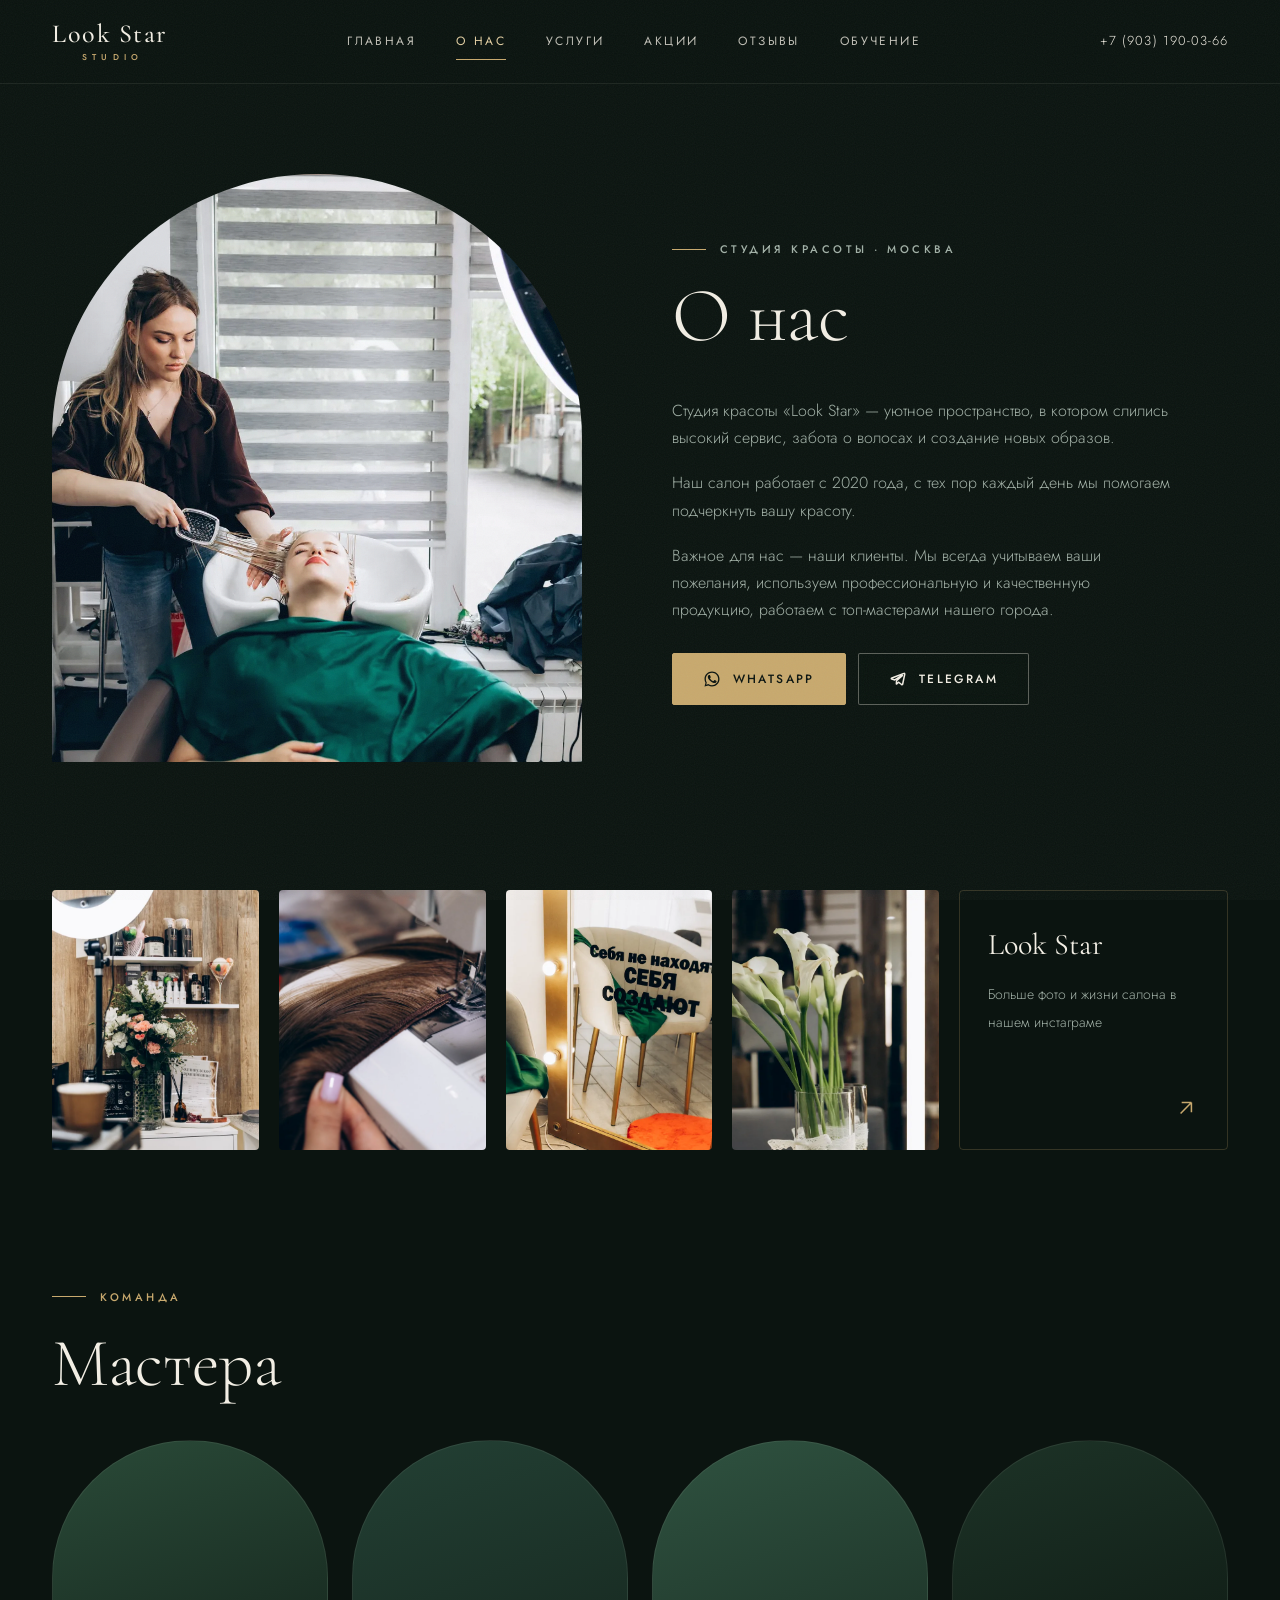
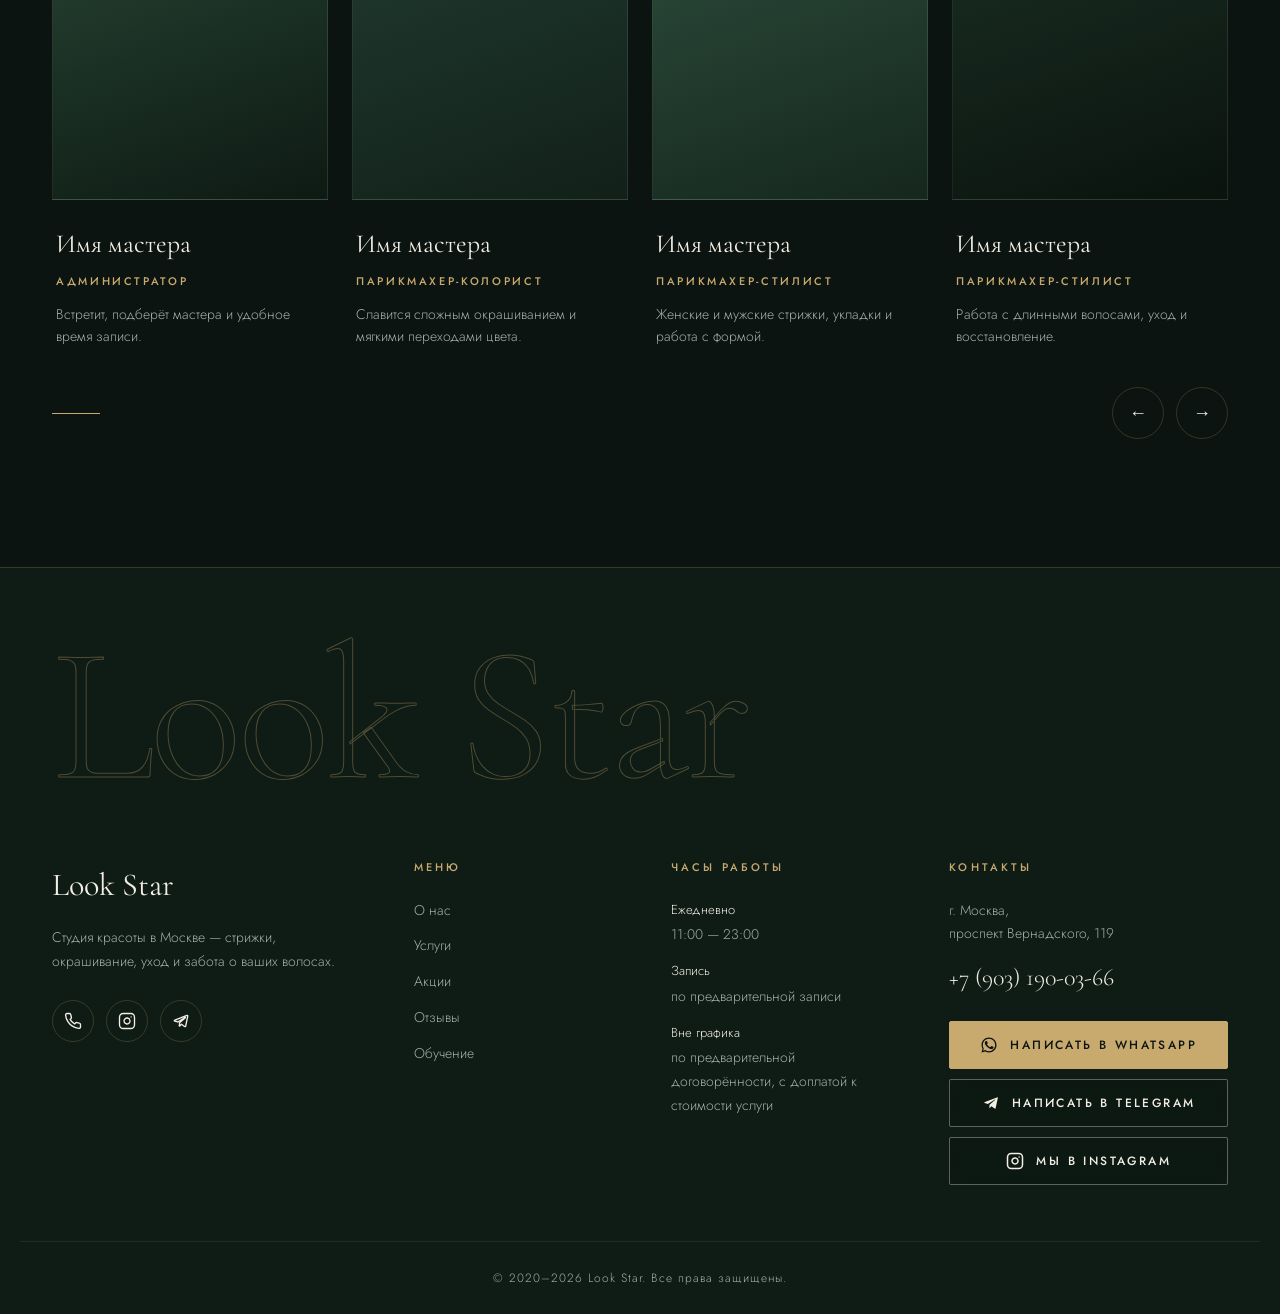
==== commit 4a65610f: "Премиум: быстрее и раньше появление блоков (не было пустоты при быстрой прокрутке), значки Telegram/" ====
--- a/about.html
+++ b/about.html
@@ -16,7 +16,7 @@
   <link rel="preconnect" href="https://fonts.googleapis.com" />
   <link rel="preconnect" href="https://fonts.gstatic.com" crossorigin />
   <link href="https://fonts.googleapis.com/css2?family=Cormorant+Garamond:ital,wght@0,300;0,400;0,500;0,600;1,300;1,400&family=Jost:wght@300;400;500;600&display=swap" rel="stylesheet" />
-  <link rel="stylesheet" href="css/styles.css?v=13" />
+  <link rel="stylesheet" href="css/styles.css?v=14" />
 </head>
 <body>
   <!-- Header -->
@@ -132,9 +132,9 @@
         <div class="footer-brand">Look Star</div>
         <p class="footer-tagline">Студия красоты в Москве — стрижки, окрашивание, уход и забота о ваших волосах.</p>
         <div class="footer-social">
-          <a href="tel:+79031900366" aria-label="Телефон">☎</a>
-          <a href="https://www.instagram.com/look.star.studio" target="_blank" rel="noopener" aria-label="Instagram">◎</a>
-          <a href="https://t.me/lookstarstudi0" target="_blank" rel="noopener" aria-label="Telegram">✈</a>
+          <a href="tel:+79031900366" aria-label="Телефон"><svg viewBox="0 0 24 24" fill="none" stroke="currentColor" stroke-width="1.8" stroke-linecap="round" stroke-linejoin="round" aria-hidden="true"><path d="M22 16.92v3a2 2 0 0 1-2.18 2 19.79 19.79 0 0 1-8.63-3.07 19.5 19.5 0 0 1-6-6 19.79 19.79 0 0 1-3.07-8.67A2 2 0 0 1 4.11 2h3a2 2 0 0 1 2 1.72 12.84 12.84 0 0 0 .7 2.81 2 2 0 0 1-.45 2.11L8.09 9.91a16 16 0 0 0 6 6l1.27-1.27a2 2 0 0 1 2.11-.45 12.84 12.84 0 0 0 2.81.7A2 2 0 0 1 22 16.92z"/></svg></a>
+          <a href="https://www.instagram.com/look.star.studio" target="_blank" rel="noopener" aria-label="Instagram"><svg viewBox="0 0 24 24" fill="none" stroke="currentColor" stroke-width="1.8" stroke-linecap="round" stroke-linejoin="round" aria-hidden="true"><rect width="20" height="20" x="2" y="2" rx="5" ry="5"/><path d="M16 11.37A4 4 0 1 1 12.63 8 4 4 0 0 1 16 11.37z"/><line x1="17.5" x2="17.51" y1="6.5" y2="6.5"/></svg></a>
+          <a href="https://t.me/lookstarstudi0" target="_blank" rel="noopener" aria-label="Telegram"><svg viewBox="0 0 24 24" fill="none" stroke="currentColor" stroke-width="1.8" stroke-linecap="round" stroke-linejoin="round" aria-hidden="true"><path d="M9.78 18.65l.28-4.23 7.68-6.92c.34-.31-.07-.46-.52-.19L7.74 13.3 3.64 12c-.88-.25-.89-.86.2-1.3l15.97-6.16c.73-.33 1.43.18 1.15 1.3l-2.72 12.81c-.19.91-.74 1.13-1.5.71L12.6 16.3l-1.99 1.93c-.23.23-.42.42-.83.42z"/></svg></a>
         </div>
       </div>
       <div class="footer-col">
@@ -152,7 +152,7 @@
         <div class="footer-hours">
           <p><span>Ежедневно</span>11:00 — 23:00</p>
           <p><span>Запись</span>по предварительной записи</p>
-          <p><span>Вне графика</span>с радостью примем по договорённости, за дополнительное вознаграждение 🌷</p>
+          <p><span>Вне графика</span>по предварительной договорённости, с доплатой к стоимости услуги</p>
         </div>
       </div>
       <div class="footer-col">
@@ -178,6 +178,6 @@
     <div class="footer-bottom">© 2020–2026 Look Star. Все права защищены.</div>
   </footer>
 
-  <script src="js/main.js?v=13"></script>
+  <script src="js/main.js?v=14"></script>
 </body>
 </html>
--- a/css/styles.css
+++ b/css/styles.css
@@ -249,6 +249,7 @@
   background: rgba(11,20,16,.3); backdrop-filter: blur(6px); transition: .3s var(--ease);
 }
 .hero-social a:hover { background: var(--gold); border-color: var(--gold); color: var(--green-900); }
+.hero-social svg, .footer-social svg { width: 18px; height: 18px; }
 .scroll-cue {
   position: absolute; left: 50%; bottom: 26px; transform: translateX(-50%);
   display: flex; flex-direction: column; align-items: center; gap: 10px;
@@ -562,7 +563,7 @@
 .why, .services, .offers, .mood, .reviews { padding-bottom: 0; }
 
 /* ===== Появление при прокрутке (классы ставит js/main.js) ===== */
-.reveal { opacity: 0; transform: translateY(28px); transition: opacity 1.1s var(--ease), transform 1.1s var(--ease); transition-delay: var(--d, 0s); }
+.reveal { opacity: 0; transform: translateY(16px); transition: opacity .6s var(--ease), transform .6s var(--ease); transition-delay: var(--d, 0s); }
 .reveal.is-visible { opacity: 1; transform: none; }
 @media (prefers-reduced-motion: reduce) {
   *, *::before, *::after { animation: none !important; transition: none !important; }
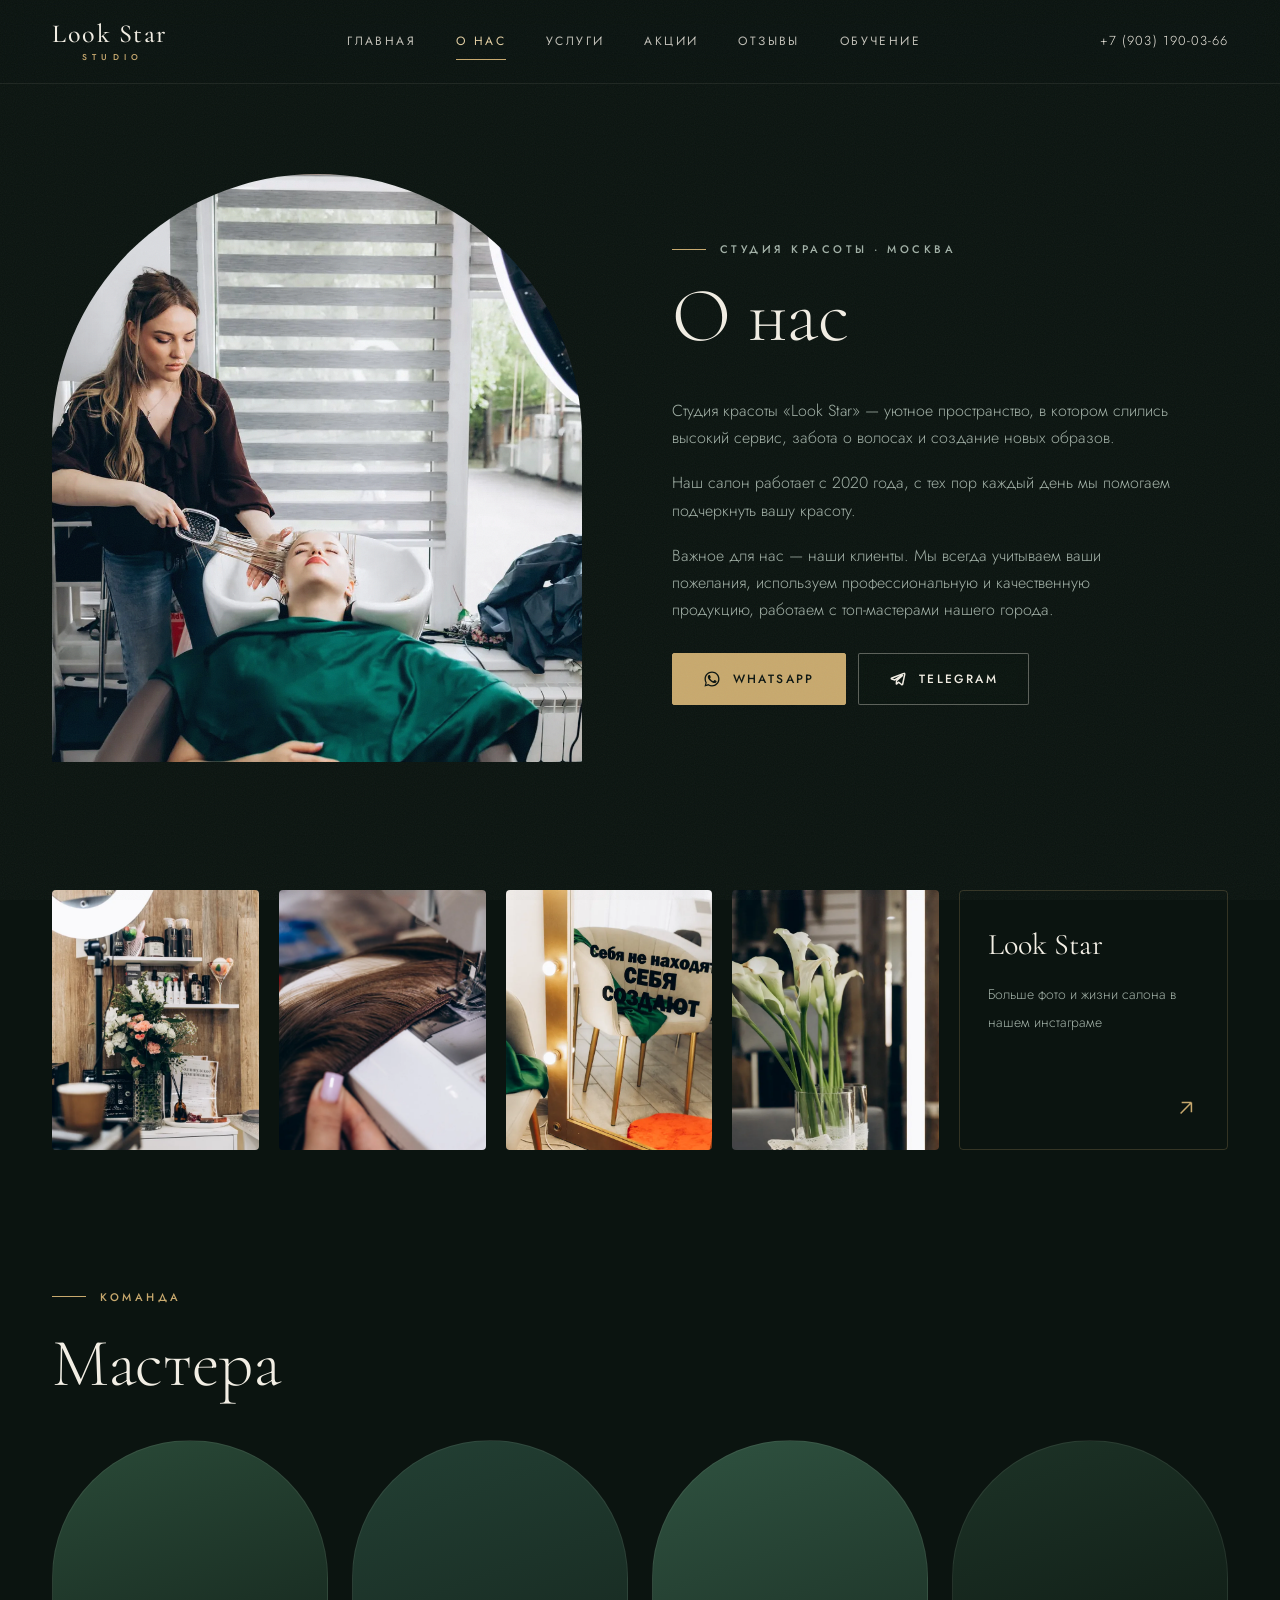
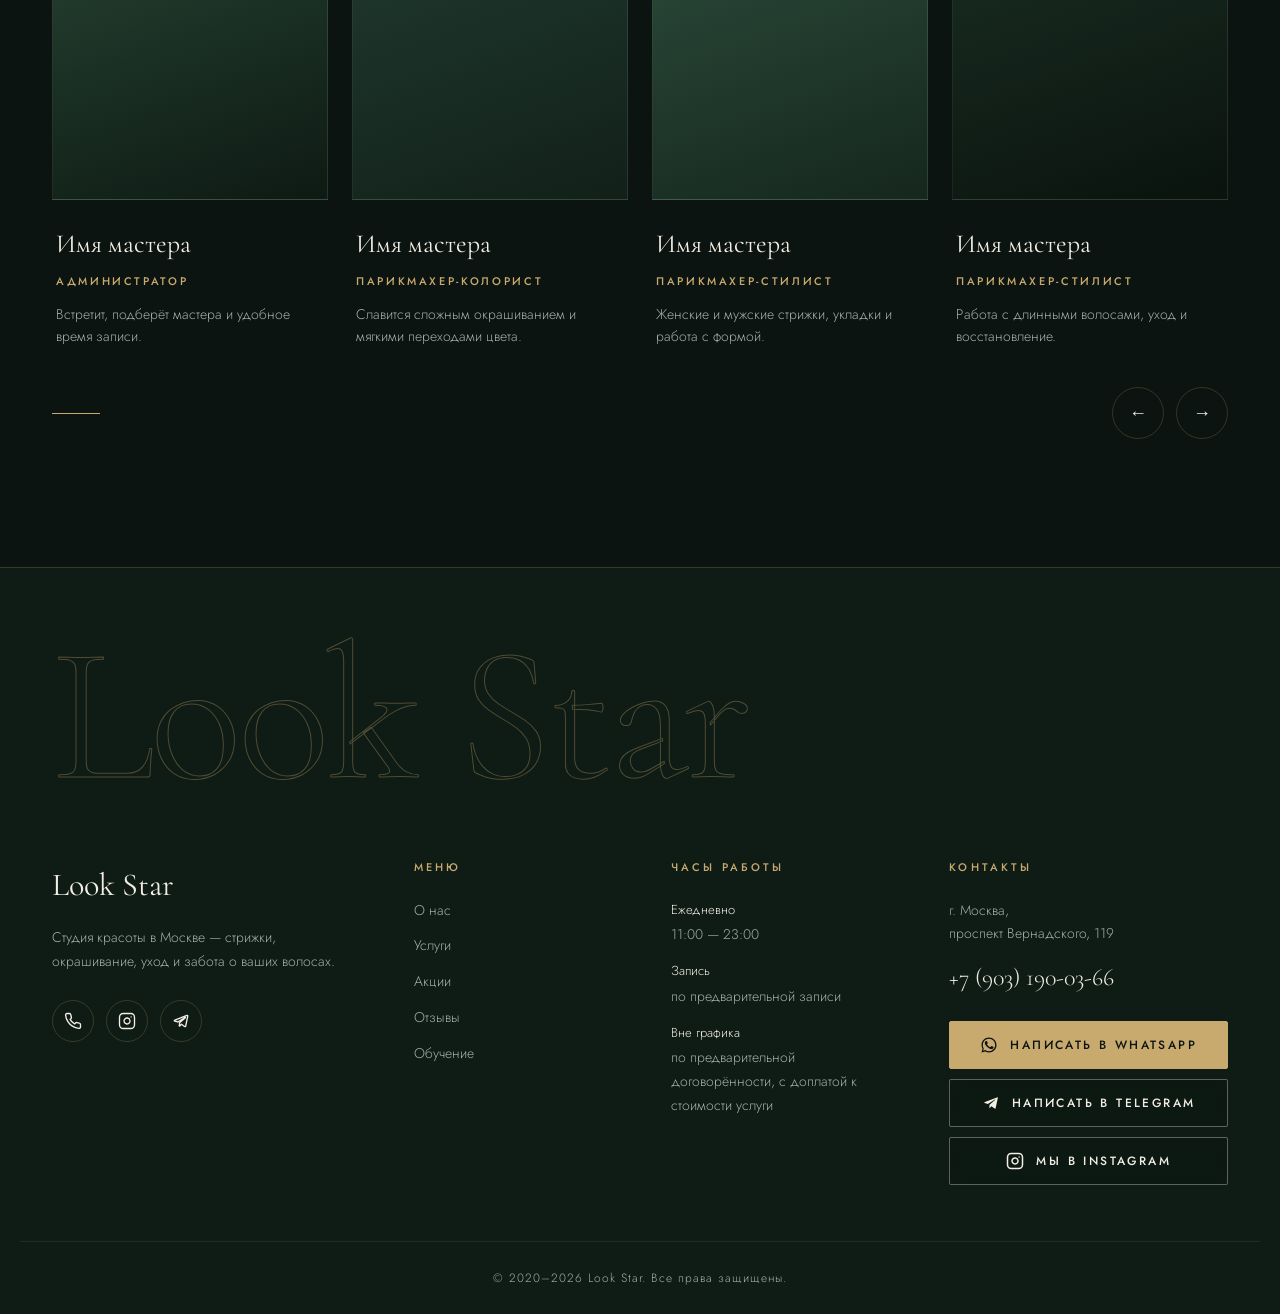
==== commit 1a4db136: "Премиум: мобильное меню закрывает весь экран на всех страницах (размытие шапки вынесено в ::before)," ====
--- a/about.html
+++ b/about.html
@@ -16,7 +16,7 @@
   <link rel="preconnect" href="https://fonts.googleapis.com" />
   <link rel="preconnect" href="https://fonts.gstatic.com" crossorigin />
   <link href="https://fonts.googleapis.com/css2?family=Cormorant+Garamond:ital,wght@0,300;0,400;0,500;0,600;1,300;1,400&family=Jost:wght@300;400;500;600&display=swap" rel="stylesheet" />
-  <link rel="stylesheet" href="css/styles.css?v=14" />
+  <link rel="stylesheet" href="css/styles.css?v=16" />
 </head>
 <body>
   <!-- Header -->
@@ -178,6 +178,6 @@
     <div class="footer-bottom">© 2020–2026 Look Star. Все права защищены.</div>
   </footer>
 
-  <script src="js/main.js?v=14"></script>
+  <script src="js/main.js?v=16"></script>
 </body>
 </html>
--- a/css/styles.css
+++ b/css/styles.css
@@ -150,14 +150,22 @@
 /* ===== Шапка ===== */
 .site-header {
   position: sticky; top: 0; z-index: 60; height: var(--header-h);
-  background: rgba(11, 20, 16, .86);
+  border-bottom: 1px solid var(--line-soft);
+  transition: border-color .4s var(--ease);
+}
+/* Фон и размытие — на псевдоэлементе: backdrop-filter на самой шапке делает её «рамкой»
+   для position: fixed, и полноэкранное мобильное меню сжималось бы до высоты шапки */
+.site-header::before {
+  content: ""; position: absolute; inset: 0; z-index: -1;
+  background: rgba(11, 20, 16, .88);
   backdrop-filter: blur(14px); -webkit-backdrop-filter: blur(14px);
-  border-bottom: 1px solid var(--line-soft);
-  transition: background .4s var(--ease), border-color .4s var(--ease), height .4s var(--ease);
+  transition: opacity .4s var(--ease);
 }
 /* На главной шапка лежит поверх полноэкранного героя и темнеет при прокрутке */
-.home .site-header { position: fixed; left: 0; right: 0; background: transparent; border-color: transparent; backdrop-filter: none; -webkit-backdrop-filter: none; }
-.home .site-header.scrolled, .site-header.scrolled { background: rgba(11, 20, 16, .9); border-color: var(--line-soft); backdrop-filter: blur(14px); -webkit-backdrop-filter: blur(14px); }
+.home .site-header { position: fixed; left: 0; right: 0; border-color: transparent; }
+.home .site-header::before { opacity: 0; }
+.home .site-header.scrolled { border-color: var(--line-soft); }
+.home .site-header.scrolled::before { opacity: 1; }
 .header-inner { display: flex; align-items: center; justify-content: space-between; gap: 32px; height: 100%; }
 .logo {
   display: inline-flex; flex-direction: column; align-items: center; line-height: 1;
@@ -604,6 +612,10 @@
   .hero-inner { grid-template-columns: 1fr; gap: 36px; }
   .hero-cards { flex-direction: row; }
   .mini-card { width: auto; flex: 1; height: 120px; }
+  /* На телефоне фото светлые (ножницы на белом, фольга) — затемняем со стороны подписи */
+  .mini-card::before { background: linear-gradient(90deg, rgba(11,20,16,.9) 0%, rgba(11,20,16,.55) 55%, rgba(11,20,16,.3) 100%); }
+  .mini-card span { text-shadow: 0 1px 12px rgba(0,0,0,.5); }
+  .mini-card .arrow { color: var(--cream); }
   .hero-social { right: 24px; }
   .scroll-cue { display: none; }
 
